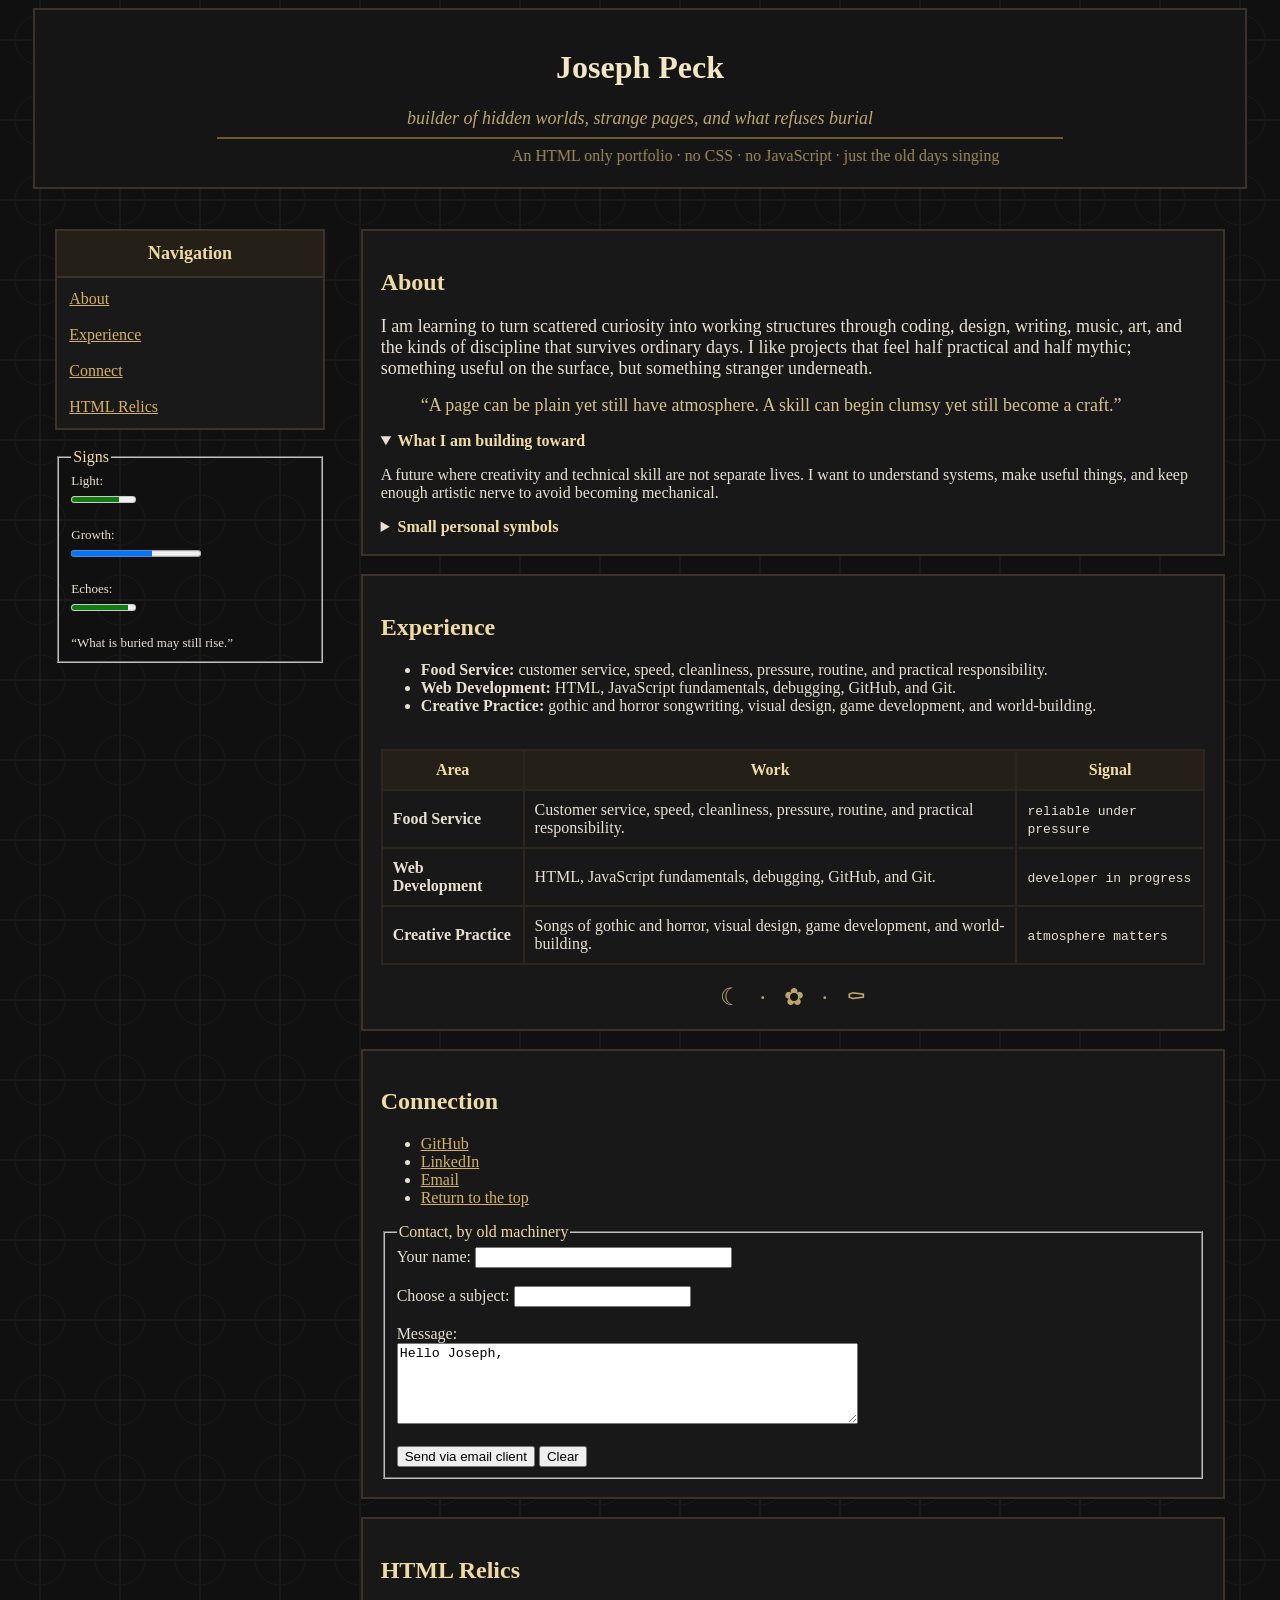
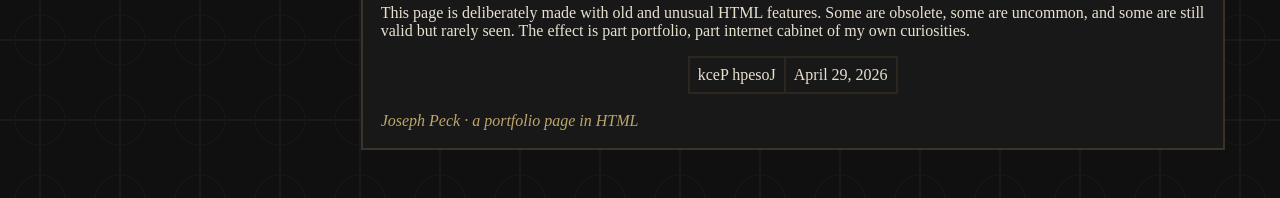
==== index.html @ da4bde6b "boilerplate and content added" ====
<!DOCTYPE html>
<html lang="en">
<head>
  <meta charset="utf-8">
  <meta name="viewport" content="width=device-width, initial-scale=1">
  <meta name="author" content="Joseph Peck">
  <meta name="description" content="Joseph Peck's HTML-only portfolio page, built with creative and unusual HTML elements.">
  <meta name="keywords" content="Joseph Peck, portfolio, HTML, web development, creativity">
  <meta name="theme-color" content="#111111">
  <title>Joseph Peck's Portfolio</title>
</head>

<!-- Background design -->
<body id="top" background="data:image/svg+xml,%3Csvg xmlns='http://www.w3.org/2000/svg' width='80' height='80' viewBox='0 0 80 80'%3E%3Crect width='80' height='80' fill='%23101010'/%3E%3Cpath d='M0 40 H80 M40 0 V80' stroke='%23222222' stroke-width='1'/%3E%3Ccircle cx='40' cy='40' r='25' fill='none' stroke='%23181818'/%3E%3C/svg%3E" text="#e8e1d0" link="#d6b15e" vlink="#8f6f37" alink="#ffffff">

  <center>
    <table width="96%" cellpadding="18" cellspacing="0" border="1" bordercolor="#3b3327" bgcolor="#151515">
      <tr>
        <td>
          <center>
            <h1>
              <font face="Georgia, Times New Roman, serif" color="#f3e6c3">
                Joseph Peck
              </font>
            </h1>

            <font face="Georgia, Times New Roman, serif" size="4" color="#bca66b">
              <i>builder of hidden worlds, strange pages, and what refuses burial</i>
            </font>

            <hr width="72%" color="#6d5735">

            <marquee behavior="alternate" scrollamount="3" width="70%">
              <font color="#9f8c5b">An HTML only portfolio · no CSS · no JavaScript · just the old days singing</font>
            </marquee>
          </center>
        </td>
      </tr>
    </table>
  </center>

  <br>

  <!-- navigation box -->
  <center>
    <table width="96%" cellpadding="14" cellspacing="8" border="0">
      <tr valign="top">
        <td width="25%">
          <nav>
            <table width="100%" cellpadding="12" cellspacing="0" border="1" bordercolor="#3b3327" bgcolor="#191919">
              <tr>
                <th bgcolor="#242018">
                  <font face="Georgia" color="#f0dca2" size="4">Navigation</font>
                </th>
              </tr>
              <tr>
                <td>
                  <font face="Georgia" size="3">
                    <a href="#About">About</a><br><br>
                    <a href="#Experience">Experience</a><br><br>
                    <a href="#Connect">Connect</a><br><br>
                    <a href="#Relics">HTML Relics</a>
                  </font>
                </td>
              </tr>
            </table>
          </nav>

          <br>
<!-- progression/mood bars -->
          <fieldset>
            <legend><font face="Georgia" color="#f0dca2">Signs</font></legend>

            <font face="Georgia" size="2">
              Light:<br>
              <meter min="0" max="100" value="74">74%</meter><br><br>

              Growth:<br>
              <progress max="100" value="63">63%</progress><br><br>

              Echoes:<br>
              <meter min="0" max="100" value="88">88%</meter><br><br>

              <q>What is buried may still rise.</q>
            </font>
          </fieldset>
        </td>
<!-- about me -->
        <td width="75%">
          <main>
            <section id="About">
              <table width="100%" cellpadding="18" cellspacing="0" border="1" bordercolor="#3b3327" bgcolor="#181818">
                <tr>
                  <td>
                    <h2>
                      <font face="Georgia" color="#f0dca2">About</font>
                    </h2>

                    <p>
                      <font face="Georgia" size="4">
                        I am learning to turn scattered curiosity into working structures through coding, design,
                        writing, music, art, and the kinds of discipline that survives ordinary days. I like projects
                        that feel half practical and half mythic; something useful on the surface, but something
                        stranger underneath.
                      </font>
                    </p>

                    <blockquote>
                      <font face="Georgia" color="#d7c18c" size="4">
                        “A page can be plain yet still have atmosphere. A skill can begin clumsy yet still become a craft.”
                      </font>
                    </blockquote>

                    <details open>
                      <summary><font face="Georgia" color="#f0dca2"><b>What I am building toward</b></font></summary>
                      <p>
                        <font face="Georgia" size="3">
                          A future where creativity and technical skill are not separate lives. I want to understand systems,
                          make useful things, and keep enough artistic nerve to avoid becoming mechanical.
                        </font>
                      </p>
                    </details>

                    <details>
                      <summary><font face="Georgia" color="#f0dca2"><b>Small personal symbols</b></font></summary>
                      <dl>
                        <dt><font color="#d6b15e"><b>The Moon</b></font></dt>
                        <dd>Quiet guidance; progress made even when the whole road is not visible.</dd>

                        <dt><font color="#d6b15e"><b>The Garden</b></font></dt>
                        <dd>Growth that cannot be rushed, only tended with patience and return.</dd>

                        <dt><font color="#d6b15e"><b>The Crypts</b></font></dt>
                        <dd>A chamber of kept fragments: lessons, failures, old passions, and pieces worth carrying forward.</dd>
                      </dl>
                    </details>
                  </td>
                </tr>
              </table>
            </section>

            <br>
<!-- Experience -->
            <section id="Experience">
              <table width="100%" cellpadding="18" cellspacing="0" border="1" bordercolor="#3b3327" bgcolor="#181818">
                <tr>
                  <td>
                    <h2>
                      <font face="Georgia" color="#f0dca2">Experience</font>
                    </h2>

                    <ul>
                      <li>
                        <font face="Georgia">
                          <b>Food Service:</b> customer service, speed, cleanliness, pressure, routine, and practical responsibility.
                        </font>
                      </li>
                      <li>
                        <font face="Georgia">
                          <b>Web Development:</b> HTML, JavaScript fundamentals, debugging, GitHub, and Git.
                        </font>
                      </li>
                      <li>
                        <font face="Georgia">
                          <b>Creative Practice:</b> gothic and horror songwriting, visual design, game development, and world-building.
                        </font>
                      </li>
                    </ul>

                    <br>

                    <table width="100%" cellpadding="10" cellspacing="0" border="1" bordercolor="#2c261e">
                      <tr bgcolor="#242018">
                        <th><font face="Georgia" color="#f0dca2">Area</font></th>
                        <th><font face="Georgia" color="#f0dca2">Work</font></th>
                        <th><font face="Georgia" color="#f0dca2">Signal</font></th>
                      </tr>
                      <tr>
                        <td><font face="Georgia"><b>Food Service</b></font></td>
                        <td><font face="Georgia">Customer service, speed, cleanliness, pressure, routine, and practical responsibility.</font></td>
                        <td><font face="Georgia"><samp>reliable under pressure</samp></font></td>
                      </tr>
                      <tr>
                        <td><font face="Georgia"><b>Web Development</b></font></td>
                        <td><font face="Georgia">HTML, JavaScript fundamentals, debugging, GitHub, and Git.</font></td>
                        <td><font face="Georgia"><samp>developer in progress</samp></font></td>
                      </tr>
                      <tr>
                        <td><font face="Georgia"><b>Creative Practice</b></font></td>
                        <td><font face="Georgia">Songs of gothic and horror, visual design, game development, and world-building.</font></td>
                        <td><font face="Georgia"><samp>atmosphere matters</samp></font></td>
                      </tr>
                    </table>

                    <br>

                    <center>
                      <font face="Georgia" color="#bca66b" size="5">
                        ☾ &nbsp; · &nbsp; ✿ &nbsp; · &nbsp; ⚰
                      </font>
                    </center>
                  </td>
                </tr>
              </table>
            </section>

            <br>
<!-- Connection -->
            <section id="Connect">
              <table width="100%" cellpadding="18" cellspacing="0" border="1" bordercolor="#3b3327" bgcolor="#181818">
                <tr>
                  <td>
                    <h2>
                      <font face="Georgia" color="#f0dca2">Connection</font>
                    </h2>

                    <ul>
                      <li><a href="https://github.com/Joeypeck1987" target="_blank">GitHub</a></li>
                      <li><a href="https://www.linkedin.com/in/joey-peck-66233b329/" target="_blank">LinkedIn</a></li>
                      <li><a href="mailto:Joeypeck1987@gmail.com">Email</a></li>
                      <li><a href="#top">Return to the top</a></li>
                    </ul>

                    <form action="mailto:Joeypeck1987@gmail.com" method="post" enctype="text/plain">
                      <fieldset>
                        <legend><font face="Georgia" color="#f0dca2">Contact, by old machinery</font></legend>

                        <label>Your name: <input name="name" size="30"></label><br><br>

                        <label>Choose a subject:
                          <input list="subjects" name="subject">
                          <datalist id="subjects">
                            <option value="Portfolio">
                            <option value="Collaboration">
                            <option value="Job Opportunity">
                            <option value="Creative Project">
                          </datalist>
                        </label><br><br>

                        <label>Message:<br>
                          <textarea name="message" rows="5" cols="55">Hello Joseph,</textarea>
                        </label><br><br>

                        <button type="submit">Send via email client</button>
                        <button type="reset">Clear</button>
                      </fieldset>
                    </form>
                  </td>
                </tr>
              </table>
            </section>

            <br>
<!-- Footer section -->
            <section id="Relics">
              <table width="100%" cellpadding="18" cellspacing="0" border="1" bordercolor="#3b3327" bgcolor="#181818">
                <tr>
                  <td>
                    <h2>
                      <font face="Georgia" color="#f0dca2">HTML Relics</font>
                    </h2>

                    <p>
                      <font face="Georgia">
                        This page is deliberately made with old and unusual HTML features. Some are obsolete, some are uncommon,
                        and some are still valid but rarely seen. The effect is part portfolio, part internet cabinet of my own curiosities.
                      </font>
                    </p>

                    <center>
                      <table cellpadding="8" cellspacing="0" border="1" bordercolor="#2c261e">
                        <tr>
                          <td><bdo dir="rtl">Joseph Peck</bdo></td>
                          <td><time datetime="2026-04-29">April 29, 2026</time></td>
                        </tr>
                      </table>
                    </center>

                    <br>

                    <address>
                      <font face="Georgia" color="#bca66b">
                        Joseph Peck · a portfolio page in HTML
                      </font>
                    </address>
                  </td>
                </tr>
              </table>
            </section>
          </main>
        </td>
      </tr>
    </table>
  </center>

  <br>

</body>
</html>
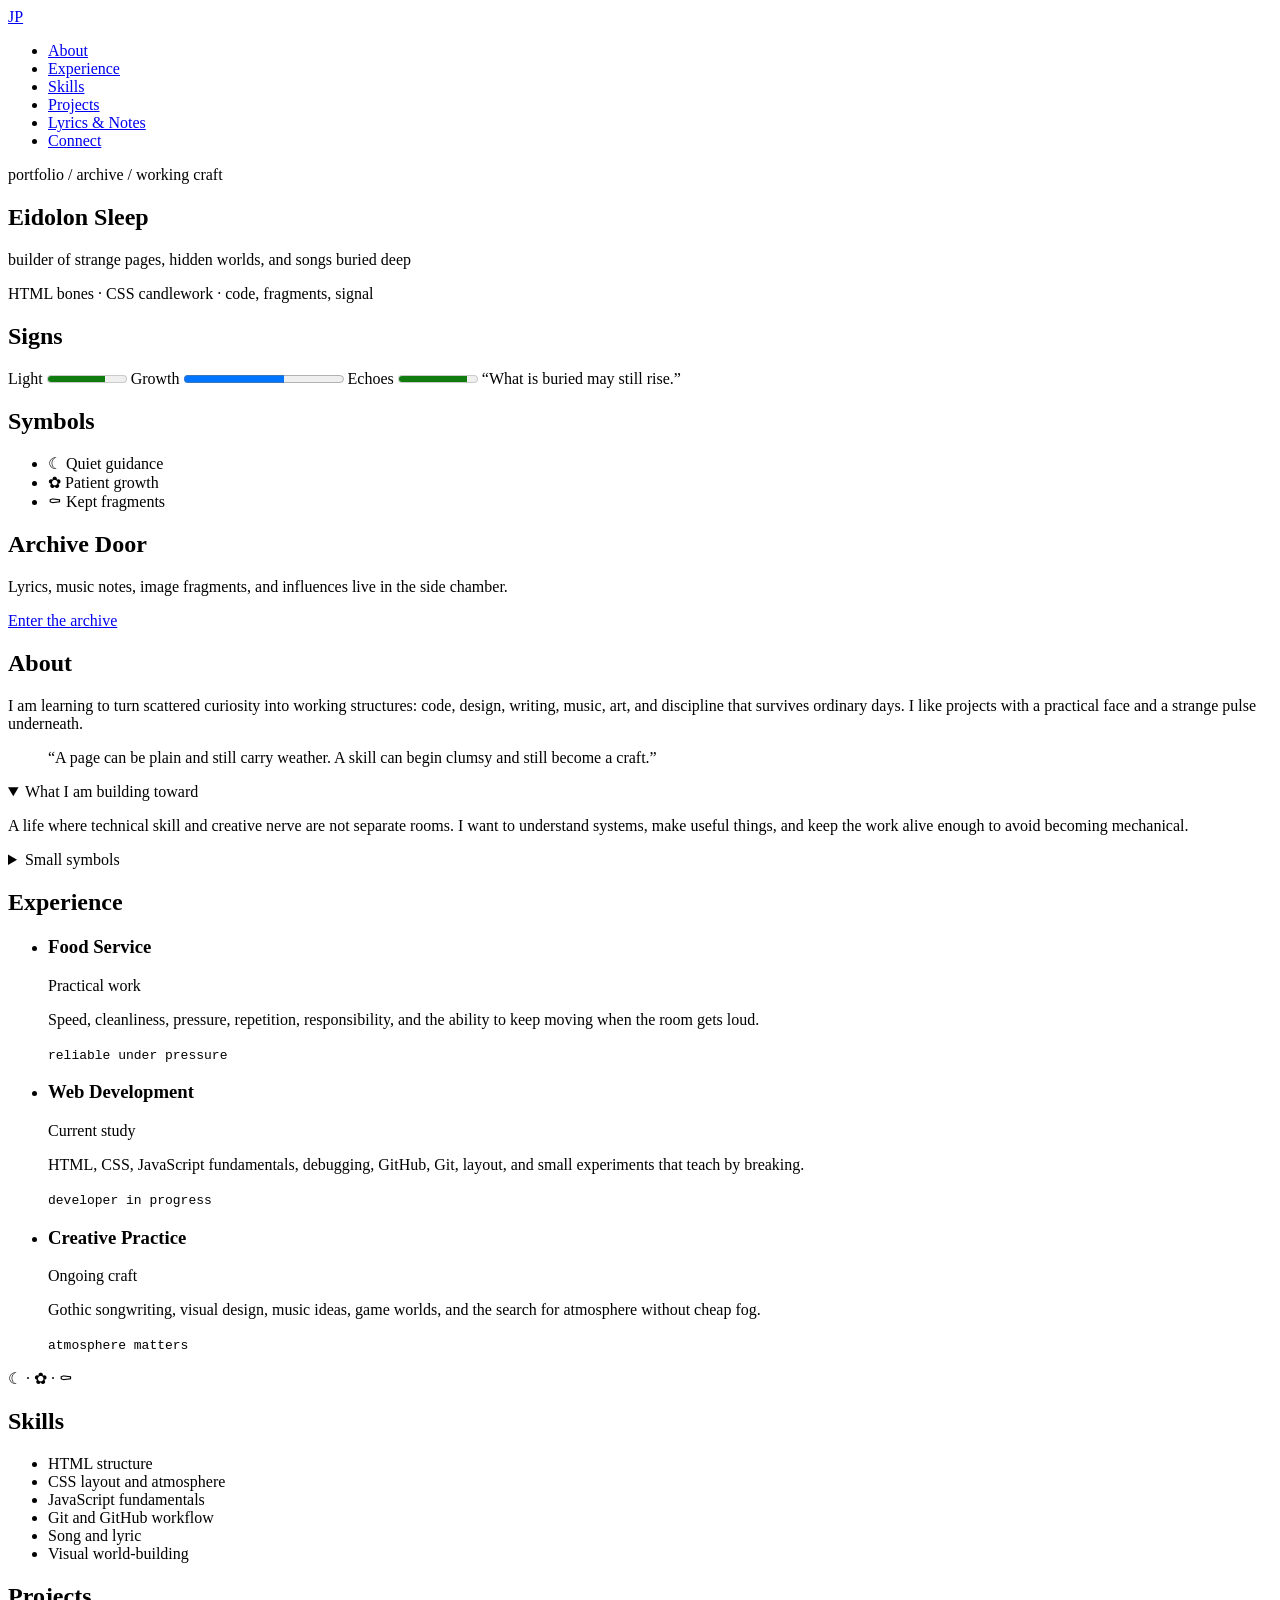
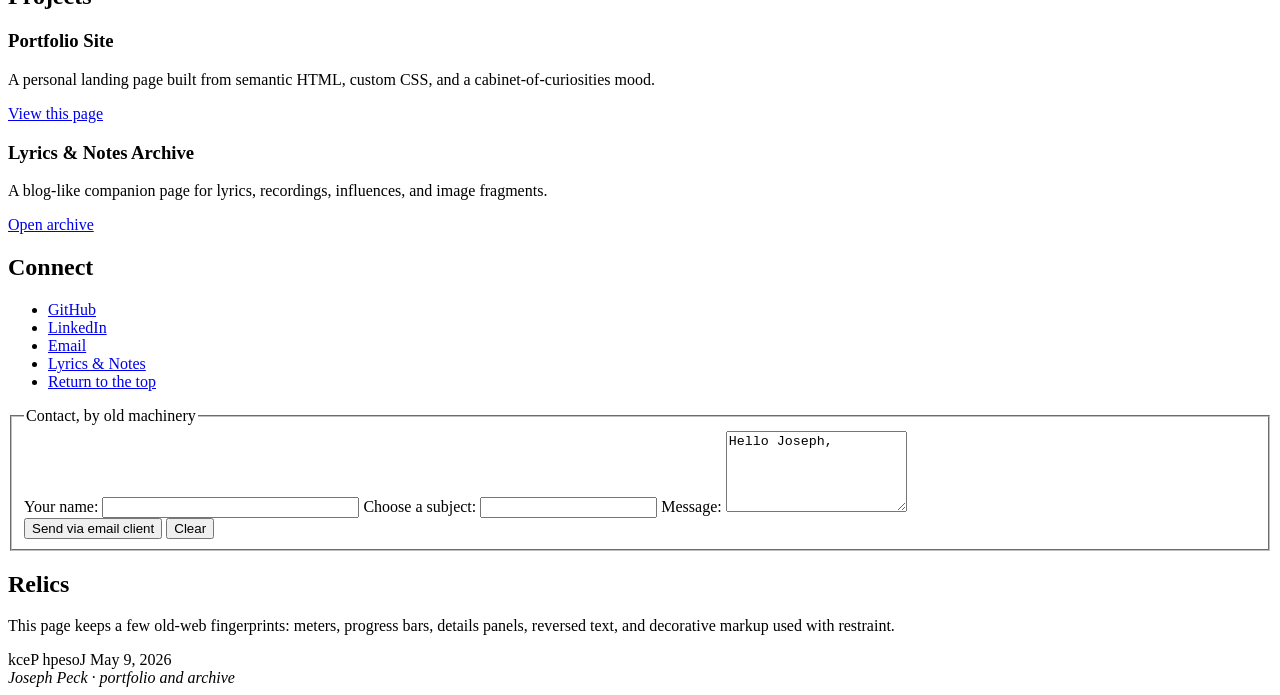
==== commit 397092c3: "Change main header" ====
--- a/index.html
+++ b/index.html
@@ -4,296 +4,231 @@
   <meta charset="utf-8">
   <meta name="viewport" content="width=device-width, initial-scale=1">
   <meta name="author" content="Joseph Peck">
-  <meta name="description" content="Joseph Peck's HTML-only portfolio page, built with creative and unusual HTML elements.">
-  <meta name="keywords" content="Joseph Peck, portfolio, HTML, web development, creativity">
+  <meta name="description" content="Joseph Peck's portfolio page: web development, music, lyrics, and creative practice.">
+  <meta name="keywords" content="Joseph Peck, portfolio, HTML, CSS, web development, music, lyrics, creativity">
   <meta name="theme-color" content="#111111">
   <title>Joseph Peck's Portfolio</title>
+  <link rel="preconnect" href="https://fonts.googleapis.com">
+  <link rel="preconnect" href="https://fonts.gstatic.com" crossorigin>
+  <link href="https://fonts.googleapis.com/css2?family=Cinzel:wght@500;600;700&family=IM+Fell+English:ital@0;1&family=Inter:wght@400;500;600;700&display=swap" rel="stylesheet">
+  <link rel="stylesheet" href="css/index.css">
 </head>
 
-<!-- Background design -->
-<body id="top" background="data:image/svg+xml,%3Csvg xmlns='http://www.w3.org/2000/svg' width='80' height='80' viewBox='0 0 80 80'%3E%3Crect width='80' height='80' fill='%23101010'/%3E%3Cpath d='M0 40 H80 M40 0 V80' stroke='%23222222' stroke-width='1'/%3E%3Ccircle cx='40' cy='40' r='25' fill='none' stroke='%23181818'/%3E%3C/svg%3E" text="#e8e1d0" link="#d6b15e" vlink="#8f6f37" alink="#ffffff">
-
-  <center>
-    <table width="96%" cellpadding="18" cellspacing="0" border="1" bordercolor="#3b3327" bgcolor="#151515">
-      <tr>
-        <td>
-          <center>
-            <h1>
-              <font face="Georgia, Times New Roman, serif" color="#f3e6c3">
-                Joseph Peck
-              </font>
-            </h1>
-
-            <font face="Georgia, Times New Roman, serif" size="4" color="#bca66b">
-              <i>builder of hidden worlds, strange pages, and what refuses burial</i>
-            </font>
-
-            <hr width="72%" color="#6d5735">
-
-            <marquee behavior="alternate" scrollamount="3" width="70%">
-              <font color="#9f8c5b">An HTML only portfolio · no CSS · no JavaScript · just the old days singing</font>
-            </marquee>
-          </center>
-        </td>
-      </tr>
-    </table>
-  </center>
-
-  <br>
-
-  <!-- navigation box -->
-  <center>
-    <table width="96%" cellpadding="14" cellspacing="8" border="0">
-      <tr valign="top">
-        <td width="25%">
-          <nav>
-            <table width="100%" cellpadding="12" cellspacing="0" border="1" bordercolor="#3b3327" bgcolor="#191919">
-              <tr>
-                <th bgcolor="#242018">
-                  <font face="Georgia" color="#f0dca2" size="4">Navigation</font>
-                </th>
-              </tr>
-              <tr>
-                <td>
-                  <font face="Georgia" size="3">
-                    <a href="#About">About</a><br><br>
-                    <a href="#Experience">Experience</a><br><br>
-                    <a href="#Connect">Connect</a><br><br>
-                    <a href="#Relics">HTML Relics</a>
-                  </font>
-                </td>
-              </tr>
-            </table>
-          </nav>
-
-          <br>
-<!-- progression/mood bars -->
-          <fieldset>
-            <legend><font face="Georgia" color="#f0dca2">Signs</font></legend>
-
-            <font face="Georgia" size="2">
-              Light:<br>
-              <meter min="0" max="100" value="74">74%</meter><br><br>
-
-              Growth:<br>
-              <progress max="100" value="63">63%</progress><br><br>
-
-              Echoes:<br>
-              <meter min="0" max="100" value="88">88%</meter><br><br>
-
-              <q>What is buried may still rise.</q>
-            </font>
-          </fieldset>
-        </td>
-<!-- about me -->
-        <td width="75%">
-          <main>
-            <section id="About">
-              <table width="100%" cellpadding="18" cellspacing="0" border="1" bordercolor="#3b3327" bgcolor="#181818">
-                <tr>
-                  <td>
-                    <h2>
-                      <font face="Georgia" color="#f0dca2">About</font>
-                    </h2>
-
-                    <p>
-                      <font face="Georgia" size="4">
-                        I am learning to turn scattered curiosity into working structures through coding, design,
-                        writing, music, art, and the kinds of discipline that survives ordinary days. I like projects
-                        that feel half practical and half mythic; something useful on the surface, but something
-                        stranger underneath.
-                      </font>
-                    </p>
-
-                    <blockquote>
-                      <font face="Georgia" color="#d7c18c" size="4">
-                        “A page can be plain yet still have atmosphere. A skill can begin clumsy yet still become a craft.”
-                      </font>
-                    </blockquote>
-
-                    <details open>
-                      <summary><font face="Georgia" color="#f0dca2"><b>What I am building toward</b></font></summary>
-                      <p>
-                        <font face="Georgia" size="3">
-                          A future where creativity and technical skill are not separate lives. I want to understand systems,
-                          make useful things, and keep enough artistic nerve to avoid becoming mechanical.
-                        </font>
-                      </p>
-                    </details>
-
-                    <details>
-                      <summary><font face="Georgia" color="#f0dca2"><b>Small personal symbols</b></font></summary>
-                      <dl>
-                        <dt><font color="#d6b15e"><b>The Moon</b></font></dt>
-                        <dd>Quiet guidance; progress made even when the whole road is not visible.</dd>
-
-                        <dt><font color="#d6b15e"><b>The Garden</b></font></dt>
-                        <dd>Growth that cannot be rushed, only tended with patience and return.</dd>
-
-                        <dt><font color="#d6b15e"><b>The Crypts</b></font></dt>
-                        <dd>A chamber of kept fragments: lessons, failures, old passions, and pieces worth carrying forward.</dd>
-                      </dl>
-                    </details>
-                  </td>
-                </tr>
-              </table>
-            </section>
-
-            <br>
-<!-- Experience -->
-            <section id="Experience">
-              <table width="100%" cellpadding="18" cellspacing="0" border="1" bordercolor="#3b3327" bgcolor="#181818">
-                <tr>
-                  <td>
-                    <h2>
-                      <font face="Georgia" color="#f0dca2">Experience</font>
-                    </h2>
-
-                    <ul>
-                      <li>
-                        <font face="Georgia">
-                          <b>Food Service:</b> customer service, speed, cleanliness, pressure, routine, and practical responsibility.
-                        </font>
-                      </li>
-                      <li>
-                        <font face="Georgia">
-                          <b>Web Development:</b> HTML, JavaScript fundamentals, debugging, GitHub, and Git.
-                        </font>
-                      </li>
-                      <li>
-                        <font face="Georgia">
-                          <b>Creative Practice:</b> gothic and horror songwriting, visual design, game development, and world-building.
-                        </font>
-                      </li>
-                    </ul>
-
-                    <br>
-
-                    <table width="100%" cellpadding="10" cellspacing="0" border="1" bordercolor="#2c261e">
-                      <tr bgcolor="#242018">
-                        <th><font face="Georgia" color="#f0dca2">Area</font></th>
-                        <th><font face="Georgia" color="#f0dca2">Work</font></th>
-                        <th><font face="Georgia" color="#f0dca2">Signal</font></th>
-                      </tr>
-                      <tr>
-                        <td><font face="Georgia"><b>Food Service</b></font></td>
-                        <td><font face="Georgia">Customer service, speed, cleanliness, pressure, routine, and practical responsibility.</font></td>
-                        <td><font face="Georgia"><samp>reliable under pressure</samp></font></td>
-                      </tr>
-                      <tr>
-                        <td><font face="Georgia"><b>Web Development</b></font></td>
-                        <td><font face="Georgia">HTML, JavaScript fundamentals, debugging, GitHub, and Git.</font></td>
-                        <td><font face="Georgia"><samp>developer in progress</samp></font></td>
-                      </tr>
-                      <tr>
-                        <td><font face="Georgia"><b>Creative Practice</b></font></td>
-                        <td><font face="Georgia">Songs of gothic and horror, visual design, game development, and world-building.</font></td>
-                        <td><font face="Georgia"><samp>atmosphere matters</samp></font></td>
-                      </tr>
-                    </table>
-
-                    <br>
-
-                    <center>
-                      <font face="Georgia" color="#bca66b" size="5">
-                        ☾ &nbsp; · &nbsp; ✿ &nbsp; · &nbsp; ⚰
-                      </font>
-                    </center>
-                  </td>
-                </tr>
-              </table>
-            </section>
-
-            <br>
-<!-- Connection -->
-            <section id="Connect">
-              <table width="100%" cellpadding="18" cellspacing="0" border="1" bordercolor="#3b3327" bgcolor="#181818">
-                <tr>
-                  <td>
-                    <h2>
-                      <font face="Georgia" color="#f0dca2">Connection</font>
-                    </h2>
-
-                    <ul>
-                      <li><a href="https://github.com/Joeypeck1987" target="_blank">GitHub</a></li>
-                      <li><a href="https://www.linkedin.com/in/joey-peck-66233b329/" target="_blank">LinkedIn</a></li>
-                      <li><a href="mailto:Joeypeck1987@gmail.com">Email</a></li>
-                      <li><a href="#top">Return to the top</a></li>
-                    </ul>
-
-                    <form action="mailto:Joeypeck1987@gmail.com" method="post" enctype="text/plain">
-                      <fieldset>
-                        <legend><font face="Georgia" color="#f0dca2">Contact, by old machinery</font></legend>
-
-                        <label>Your name: <input name="name" size="30"></label><br><br>
-
-                        <label>Choose a subject:
-                          <input list="subjects" name="subject">
-                          <datalist id="subjects">
-                            <option value="Portfolio">
-                            <option value="Collaboration">
-                            <option value="Job Opportunity">
-                            <option value="Creative Project">
-                          </datalist>
-                        </label><br><br>
-
-                        <label>Message:<br>
-                          <textarea name="message" rows="5" cols="55">Hello Joseph,</textarea>
-                        </label><br><br>
-
-                        <button type="submit">Send via email client</button>
-                        <button type="reset">Clear</button>
-                      </fieldset>
-                    </form>
-                  </td>
-                </tr>
-              </table>
-            </section>
-
-            <br>
-<!-- Footer section -->
-            <section id="Relics">
-              <table width="100%" cellpadding="18" cellspacing="0" border="1" bordercolor="#3b3327" bgcolor="#181818">
-                <tr>
-                  <td>
-                    <h2>
-                      <font face="Georgia" color="#f0dca2">HTML Relics</font>
-                    </h2>
-
-                    <p>
-                      <font face="Georgia">
-                        This page is deliberately made with old and unusual HTML features. Some are obsolete, some are uncommon,
-                        and some are still valid but rarely seen. The effect is part portfolio, part internet cabinet of my own curiosities.
-                      </font>
-                    </p>
-
-                    <center>
-                      <table cellpadding="8" cellspacing="0" border="1" bordercolor="#2c261e">
-                        <tr>
-                          <td><bdo dir="rtl">Joseph Peck</bdo></td>
-                          <td><time datetime="2026-04-29">April 29, 2026</time></td>
-                        </tr>
-                      </table>
-                    </center>
-
-                    <br>
-
-                    <address>
-                      <font face="Georgia" color="#bca66b">
-                        Joseph Peck · a portfolio page in HTML
-                      </font>
-                    </address>
-                  </td>
-                </tr>
-              </table>
-            </section>
-          </main>
-        </td>
-      </tr>
-    </table>
-  </center>
-
-  <br>
-
+<body id="top">
+  <header class="site-header">
+    <nav class="nav-wrap" aria-label="Main navigation">
+      <a class="nav-mark" href="#top">JP</a>
+      <ul class="nav-links">
+        <li><a href="#About">About</a></li>
+        <li><a href="#Experience">Experience</a></li>
+        <li><a href="#Skills">Skills</a></li>
+        <li><a href="#Projects">Projects</a></li>
+        <li><a href="blog.html">Lyrics &amp; Notes</a></li>
+        <li><a href="#Connect">Connect</a></li>
+      </ul>
+    </nav>
+  </header>
+
+  <main class="page-shell">
+    <section class="hero" aria-labelledby="page-title">
+      <div class="hero-frame">
+        <p class="eyebrow">portfolio / archive / working craft</p>
+        <h1 id="page-title">Eidolon Sleep</h1>
+        <p class="tagline">builder of strange pages, hidden worlds, and songs buried deep</p>
+        <div class="relic-ticker" aria-label="Decorative portfolio statement">
+          <span>HTML bones · CSS candlework · code, fragments, signal</span>
+        </div>
+      </div>
+    </section>
+
+    <div class="content-grid">
+      <aside class="side-panel" aria-label="Personal signs">
+        <section class="card sign-card">
+          <h2>Signs</h2>
+
+          <label for="light">Light</label>
+          <meter id="light" min="0" max="100" value="74">74%</meter>
+
+          <label for="growth">Growth</label>
+          <progress id="growth" max="100" value="63">63%</progress>
+
+          <label for="echoes">Echoes</label>
+          <meter id="echoes" min="0" max="100" value="88">88%</meter>
+
+          <q>What is buried may still rise.</q>
+        </section>
+
+        <section class="card symbol-card">
+          <h2>Symbols</h2>
+          <ul>
+            <li>☾ Quiet guidance</li>
+            <li>✿ Patient growth</li>
+            <li>⚰ Kept fragments</li>
+          </ul>
+        </section>
+
+        <section class="card symbol-card">
+          <h2>Archive Door</h2>
+          <p>Lyrics, music notes, image fragments, and influences live in the side chamber.</p>
+          <a class="panel-link" href="blog.html">Enter the archive</a>
+        </section>
+      </aside>
+
+      <div class="main-column">
+        <section id="About" class="card section-card">
+          <h2>About</h2>
+          <p>
+            I am learning to turn scattered curiosity into working structures: code, design,
+            writing, music, art, and discipline that survives ordinary days. I like projects with
+            a practical face and a strange pulse underneath.
+          </p>
+
+          <blockquote>
+            “A page can be plain and still carry weather. A skill can begin clumsy and still become a craft.”
+          </blockquote>
+
+          <details open>
+            <summary>What I am building toward</summary>
+            <p>
+              A life where technical skill and creative nerve are not separate rooms. I want to understand systems,
+              make useful things, and keep the work alive enough to avoid becoming mechanical.
+            </p>
+          </details>
+
+          <details>
+            <summary>Small symbols</summary>
+            <dl>
+              <dt>The Moon</dt>
+              <dd>Progress made while the whole road stays partly hidden.</dd>
+
+              <dt>The Garden</dt>
+              <dd>Growth that cannot be forced, only tended and revisited.</dd>
+
+              <dt>The Crypts</dt>
+              <dd>A chamber for fragments worth carrying: lessons, failures, old passions, and unfinished sparks.</dd>
+            </dl>
+          </details>
+        </section>
+
+        <section id="Experience" class="card section-card">
+          <h2>Experience</h2>
+
+          <ul class="experience-list">
+            <li>
+              <div class="experience-heading">
+                <h3>Food Service</h3>
+                <span>Practical work</span>
+              </div>
+              <p>Speed, cleanliness, pressure, repetition, responsibility, and the ability to keep moving when the room gets loud.</p>
+              <samp>reliable under pressure</samp>
+            </li>
+
+            <li>
+              <div class="experience-heading">
+                <h3>Web Development</h3>
+                <span>Current study</span>
+              </div>
+              <p>HTML, CSS, JavaScript fundamentals, debugging, GitHub, Git, layout, and small experiments that teach by breaking.</p>
+              <samp>developer in progress</samp>
+            </li>
+
+            <li>
+              <div class="experience-heading">
+                <h3>Creative Practice</h3>
+                <span>Ongoing craft</span>
+              </div>
+              <p>Gothic songwriting, visual design, music ideas, game worlds, and the search for atmosphere without cheap fog.</p>
+              <samp>atmosphere matters</samp>
+            </li>
+          </ul>
+
+          <p class="glyph-row" aria-hidden="true">☾ · ✿ · ⚰</p>
+        </section>
+
+        <section id="Skills" class="card section-card">
+          <h2>Skills</h2>
+          <ul class="skill-list">
+            <li>HTML structure</li>
+            <li>CSS layout and atmosphere</li>
+            <li>JavaScript fundamentals</li>
+            <li>Git and GitHub workflow</li>
+            <li>Song and lyric</li>
+            <li>Visual world-building</li>
+          </ul>
+        </section>
+
+        <section id="Projects" class="card section-card">
+          <h2>Projects</h2>
+          <div class="project-grid">
+            <article class="project-card">
+              <h3>Portfolio Site</h3>
+              <p>A personal landing page built from semantic HTML, custom CSS, and a cabinet-of-curiosities mood.</p>
+              <a href="#top">View this page</a>
+            </article>
+
+            <article class="project-card">
+              <h3>Lyrics &amp; Notes Archive</h3>
+              <p>A blog-like companion page for lyrics, recordings, influences, and image fragments.</p>
+              <a href="blog.html">Open archive</a>
+            </article>
+          </div>
+        </section>
+
+        <section id="Connect" class="card section-card">
+          <h2>Connect</h2>
+
+          <ul class="connect-list">
+            <li><a href="https://github.com/Joeypeck1987" target="_blank" rel="noopener noreferrer">GitHub</a></li>
+            <li><a href="https://www.linkedin.com/in/joey-peck-66233b329/" target="_blank" rel="noopener noreferrer">LinkedIn</a></li>
+            <li><a href="mailto:Joeypeck1987@gmail.com">Email</a></li>
+            <li><a href="blog.html">Lyrics &amp; Notes</a></li>
+            <li><a href="#top">Return to the top</a></li>
+          </ul>
+
+          <form action="mailto:Joeypeck1987@gmail.com" method="post" enctype="text/plain" class="contact-form">
+            <fieldset>
+              <legend>Contact, by old machinery</legend>
+
+              <label for="name">Your name:</label>
+              <input id="name" name="name" size="30">
+
+              <label for="subject">Choose a subject:</label>
+              <input id="subject" list="subjects" name="subject">
+              <datalist id="subjects">
+                <option value="Portfolio"></option>
+                <option value="Collaboration"></option>
+                <option value="Job Opportunity"></option>
+                <option value="Creative Project"></option>
+                <option value="Music"></option>
+              </datalist>
+
+              <label for="message">Message:</label>
+              <textarea id="message" name="message" rows="5">Hello Joseph,</textarea>
+
+              <div class="button-row">
+                <button type="submit">Send via email client</button>
+                <button type="reset">Clear</button>
+              </div>
+            </fieldset>
+          </form>
+        </section>
+
+        <section id="Relics" class="card section-card relics-card">
+          <h2>Relics</h2>
+          <p>
+            This page keeps a few old-web fingerprints: meters, progress bars, details panels,
+            reversed text, and decorative markup used with restraint.
+          </p>
+
+          <div class="relic-table" aria-label="Portfolio relic information">
+            <span><bdo dir="rtl">Joseph Peck</bdo></span>
+            <time datetime="2026-05-09">May 9, 2026</time>
+          </div>
+
+          <address>Joseph Peck · portfolio and archive</address>
+        </section>
+      </div>
+    </div>
+  </main>
 </body>
 </html>
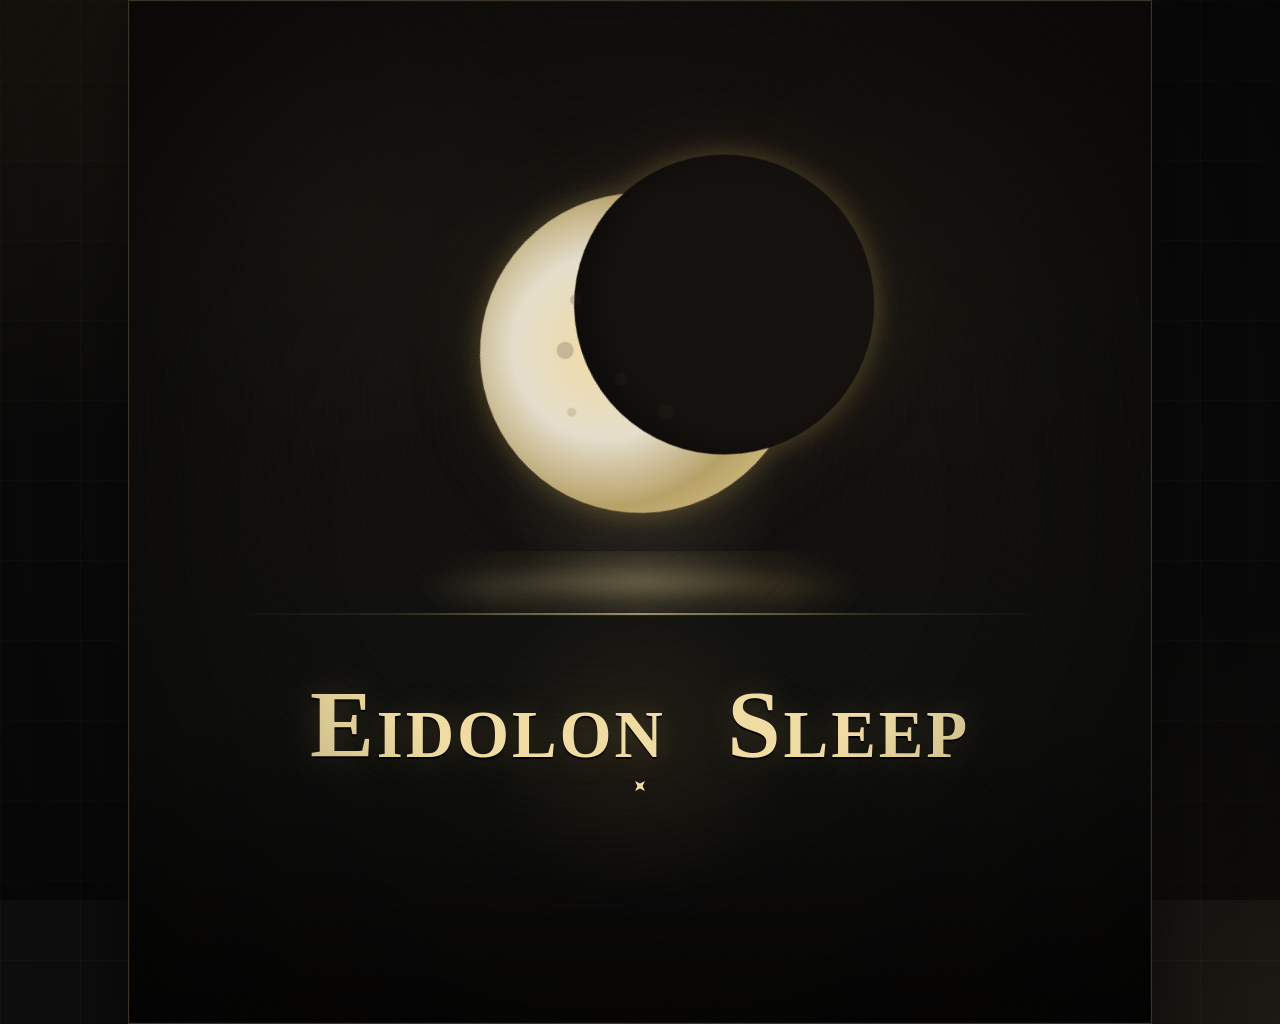
==== commit 8d0da4a0: "update poster coloration to match site" ====
--- a/index.html
+++ b/index.html
@@ -1,234 +1,266 @@
 <!DOCTYPE html>
 <html lang="en">
 <head>
-  <meta charset="utf-8">
-  <meta name="viewport" content="width=device-width, initial-scale=1">
-  <meta name="author" content="Joseph Peck">
-  <meta name="description" content="Joseph Peck's portfolio page: web development, music, lyrics, and creative practice.">
-  <meta name="keywords" content="Joseph Peck, portfolio, HTML, CSS, web development, music, lyrics, creativity">
-  <meta name="theme-color" content="#111111">
-  <title>Joseph Peck's Portfolio</title>
-  <link rel="preconnect" href="https://fonts.googleapis.com">
-  <link rel="preconnect" href="https://fonts.gstatic.com" crossorigin>
-  <link href="https://fonts.googleapis.com/css2?family=Cinzel:wght@500;600;700&family=IM+Fell+English:ital@0;1&family=Inter:wght@400;500;600;700&display=swap" rel="stylesheet">
-  <link rel="stylesheet" href="css/index.css">
+  <meta charset="UTF-8" />
+  <meta name="viewport" content="width=device-width, initial-scale=1.0" />
+  <title>Eidolon Sleep - HTML/CSS Recreation</title>
+  <style>
+  :root {
+    --bg: #0d0d0d;
+    --bg-deep: #080706;
+    --panel: rgba(24, 24, 24, 0.92);
+    --panel-soft: rgba(34, 31, 25, 0.86);
+    --border: #3b3327;
+    --border-bright: #6d5735;
+    --text: #e8e1d0;
+    --muted: #bca66b;
+    --gold: #f0dca2;
+    --link: #d6b15e;
+    --link-hover: #ffffff;
+    --shadow: rgba(0, 0, 0, 0.5);
+  }
+
+  * {
+    box-sizing: border-box;
+  }
+
+  body {
+    margin: 0;
+    min-height: 100vh;
+    display: grid;
+    place-items: center;
+    color: var(--text);
+    background-color: var(--bg);
+    background-image:
+      radial-gradient(circle at top left, rgba(214, 177, 94, 0.12), transparent 28rem),
+      radial-gradient(circle at bottom right, rgba(109, 87, 53, 0.16), transparent 26rem),
+      linear-gradient(rgba(255, 255, 255, 0.025) 1px, transparent 1px),
+      linear-gradient(90deg, rgba(255, 255, 255, 0.025) 1px, transparent 1px);
+    background-size: auto, auto, 80px 80px, 80px 80px;
+    font-family: Georgia, "Times New Roman", serif;
+  }
+
+  body::before {
+    content: "";
+    position: fixed;
+    inset: 0;
+    pointer-events: none;
+    background: radial-gradient(circle, transparent 45%, rgba(0, 0, 0, 0.48));
+  }
+
+  /* entry link */
+  .entry-link {
+    display: block;
+    color: inherit;
+    text-decoration: none;
+    cursor: pointer;
+  }
+
+  .poster {
+    position: relative;
+    width: min(100vw, 1024px);
+    aspect-ratio: 1 / 1;
+    overflow: hidden;
+    border: 1px solid var(--border);
+    background:
+      radial-gradient(circle at 50% 47%, rgba(240, 220, 162, 0.12), transparent 19%),
+      radial-gradient(circle at 50% 72%, rgba(214, 177, 94, 0.08), transparent 18%),
+      linear-gradient(#15120f, #10100e 70%, var(--bg-deep));
+    box-shadow:
+      0 1.5rem 4rem var(--shadow),
+      inset 0 0 0 1px rgba(240, 220, 162, 0.05);
+  }
+
+  .entry-link:hover .poster,
+  .entry-link:focus-visible .poster {
+    filter: brightness(1.08);
+    transform: scale(1.01);
+  }
+
+  .poster::before {
+    content: "";
+    position: absolute;
+    inset: 0;
+    background:
+      radial-gradient(circle at 20% 22%, rgba(240, 220, 162, 0.055), transparent 20%),
+      radial-gradient(circle at 78% 25%, rgba(214, 177, 94, 0.04), transparent 20%),
+      repeating-radial-gradient(circle at 45% 40%, rgba(240, 220, 162, 0.028) 0 1px, transparent 1px 9px);
+    opacity: 0.42;
+    mix-blend-mode: screen;
+  }
+
+  .poster::after {
+    content: "";
+    position: absolute;
+    inset: 0;
+    pointer-events: none;
+    background: radial-gradient(circle, transparent 42%, rgba(0, 0, 0, 0.52));
+  }
+
+  .scene {
+    position: absolute;
+    inset: 0;
+    top: 120px;
+  }
+
+  /* Crescent moon */
+  .moon {
+    position: absolute;
+    left: 50%;
+    top: 72px;
+    width: 320px;
+    height: 320px;
+    transform: translateX(-50%) rotate(-18deg);
+    border-radius: 50%;
+    background:
+      radial-gradient(
+        circle at 40% 45%,
+        rgba(240, 220, 162, 1),
+        rgba(232, 225, 208, 0.98) 35%,
+        rgba(188, 166, 107, 0.96) 61%,
+        rgba(240, 220, 162, 1) 100%
+      );
+    filter:
+      drop-shadow(0 0 14px rgba(214, 177, 94, 0.32))
+      drop-shadow(0 0 34px rgba(109, 87, 53, 0.18));
+  }
+
+  .moon::before {
+    content: "";
+    position: absolute;
+    left: 105px;
+    top: -10px;
+    width: 300px;
+    height: 300px;
+    border-radius: 50%;
+    background: #15120f;
+    box-shadow: inset 20px 0 30px rgba(0, 0, 0, 0.32);
+  }
+
+  .moon::after {
+    content: "";
+    position: absolute;
+    inset: 0;
+    border-radius: 50%;
+    background:
+      radial-gradient(circle at 36% 28%, rgba(59, 51, 39, 0.28) 0 5px, transparent 6px),
+      radial-gradient(circle at 28% 42%, rgba(59, 51, 39, 0.26) 0 8px, transparent 9px),
+      radial-gradient(circle at 42% 56%, rgba(59, 51, 39, 0.24) 0 6px, transparent 7px),
+      radial-gradient(circle at 24% 61%, rgba(109, 87, 53, 0.22) 0 4px, transparent 5px),
+      radial-gradient(circle at 52% 70%, rgba(59, 51, 39, 0.22) 0 7px, transparent 8px);
+    opacity: 0.82;
+    clip-path: circle(50% at 50% 50%);
+  }
+
+  /* Ground mist */
+  .mist {
+    position: absolute;
+    left: 50%;
+    top: 430px;
+    width: 460px;
+    height: 65px;
+    transform: translateX(-50%);
+    opacity: 0.68;
+    background:
+      radial-gradient(ellipse at 18% 55%, rgba(240, 220, 162, 0.18), transparent 46%),
+      radial-gradient(ellipse at 50% 45%, rgba(240, 220, 162, 0.34), transparent 44%),
+      radial-gradient(ellipse at 82% 55%, rgba(214, 177, 94, 0.18), transparent 46%),
+      linear-gradient(
+        90deg,
+        transparent 0%,
+        rgba(214, 177, 94, 0.08) 18%,
+        rgba(240, 220, 162, 0.18) 50%,
+        rgba(214, 177, 94, 0.08) 82%,
+        transparent 100%
+      );
+    filter: blur(4px);
+    -webkit-mask-image: linear-gradient(90deg, transparent 0%, black 18%, black 82%, transparent 100%);
+    mask-image: linear-gradient(90deg, transparent 0%, black 18%, black 82%, transparent 100%);
+  }
+
+  .ground-line {
+    position: absolute;
+    left: 50%;
+    top: 492px;
+    width: 820px;
+    height: 2px;
+    transform: translateX(-50%);
+    background: linear-gradient(
+      90deg,
+      transparent 0%,
+      rgba(214, 177, 94, 0.16) 20%,
+      rgba(240, 220, 162, 0.72) 50%,
+      rgba(214, 177, 94, 0.16) 80%,
+      transparent 100%
+    );
+    opacity: 0.82;
+  }
+
+  /* Wordmark */
+  .title {
+    position: absolute;
+    left: 0;
+    right: 0;
+    top: 612px;
+    text-align: center;
+    color: var(--gold);
+    font-size: clamp(3.7rem, 8vw, 6rem);
+    line-height: 1;
+    letter-spacing: 0.03em;
+    font-variant: small-caps;
+    text-shadow:
+      0 2px 1px rgba(0, 0, 0, 0.85),
+      0 0 2rem rgba(214, 177, 94, 0.22);
+  }
+
+  .title span {
+    display: inline-block;
+    margin: 0 0.18em;
+  }
+
+  .star {
+    position: absolute;
+    left: 50%;
+    top: 778px;
+    width: 14px;
+    height: 14px;
+    transform: translateX(-50%) rotate(45deg);
+    background: var(--gold);
+    clip-path: polygon(50% 0, 63% 37%, 100% 50%, 63% 63%, 50% 100%, 37% 63%, 0 50%, 37% 37%);
+    filter: drop-shadow(0 0 6px rgba(214, 177, 94, 0.68));
+  }
+
+  @media (max-width: 700px) {
+    .scene {
+      transform: scale(0.78);
+      transform-origin: 50% 0;
+    }
+
+    .title {
+      top: 58%;
+    }
+
+    .star {
+      top: 70%;
+    }
+  }
+</style>
 </head>
-
-<body id="top">
-  <header class="site-header">
-    <nav class="nav-wrap" aria-label="Main navigation">
-      <a class="nav-mark" href="#top">JP</a>
-      <ul class="nav-links">
-        <li><a href="#About">About</a></li>
-        <li><a href="#Experience">Experience</a></li>
-        <li><a href="#Skills">Skills</a></li>
-        <li><a href="#Projects">Projects</a></li>
-        <li><a href="blog.html">Lyrics &amp; Notes</a></li>
-        <li><a href="#Connect">Connect</a></li>
-      </ul>
-    </nav>
-  </header>
-
-  <main class="page-shell">
-    <section class="hero" aria-labelledby="page-title">
-      <div class="hero-frame">
-        <p class="eyebrow">portfolio / archive / working craft</p>
-        <h1 id="page-title">Eidolon Sleep</h1>
-        <p class="tagline">builder of strange pages, hidden worlds, and songs buried deep</p>
-        <div class="relic-ticker" aria-label="Decorative portfolio statement">
-          <span>HTML bones · CSS candlework · code, fragments, signal</span>
-        </div>
-      </div>
+<body>
+<a class="entry-link" href="home.html" aria-label="Enter portfolio">
+  <main class="poster" aria-label="Eidolon Sleep black and white crescent moon">
+    <section class="scene">
+      <div class="moon"></div>
+
+
+      <div class="mist"></div>
+      <div class="ground-line"></div>
     </section>
 
-    <div class="content-grid">
-      <aside class="side-panel" aria-label="Personal signs">
-        <section class="card sign-card">
-          <h2>Signs</h2>
-
-          <label for="light">Light</label>
-          <meter id="light" min="0" max="100" value="74">74%</meter>
-
-          <label for="growth">Growth</label>
-          <progress id="growth" max="100" value="63">63%</progress>
-
-          <label for="echoes">Echoes</label>
-          <meter id="echoes" min="0" max="100" value="88">88%</meter>
-
-          <q>What is buried may still rise.</q>
-        </section>
-
-        <section class="card symbol-card">
-          <h2>Symbols</h2>
-          <ul>
-            <li>☾ Quiet guidance</li>
-            <li>✿ Patient growth</li>
-            <li>⚰ Kept fragments</li>
-          </ul>
-        </section>
-
-        <section class="card symbol-card">
-          <h2>Archive Door</h2>
-          <p>Lyrics, music notes, image fragments, and influences live in the side chamber.</p>
-          <a class="panel-link" href="blog.html">Enter the archive</a>
-        </section>
-      </aside>
-
-      <div class="main-column">
-        <section id="About" class="card section-card">
-          <h2>About</h2>
-          <p>
-            I am learning to turn scattered curiosity into working structures: code, design,
-            writing, music, art, and discipline that survives ordinary days. I like projects with
-            a practical face and a strange pulse underneath.
-          </p>
-
-          <blockquote>
-            “A page can be plain and still carry weather. A skill can begin clumsy and still become a craft.”
-          </blockquote>
-
-          <details open>
-            <summary>What I am building toward</summary>
-            <p>
-              A life where technical skill and creative nerve are not separate rooms. I want to understand systems,
-              make useful things, and keep the work alive enough to avoid becoming mechanical.
-            </p>
-          </details>
-
-          <details>
-            <summary>Small symbols</summary>
-            <dl>
-              <dt>The Moon</dt>
-              <dd>Progress made while the whole road stays partly hidden.</dd>
-
-              <dt>The Garden</dt>
-              <dd>Growth that cannot be forced, only tended and revisited.</dd>
-
-              <dt>The Crypts</dt>
-              <dd>A chamber for fragments worth carrying: lessons, failures, old passions, and unfinished sparks.</dd>
-            </dl>
-          </details>
-        </section>
-
-        <section id="Experience" class="card section-card">
-          <h2>Experience</h2>
-
-          <ul class="experience-list">
-            <li>
-              <div class="experience-heading">
-                <h3>Food Service</h3>
-                <span>Practical work</span>
-              </div>
-              <p>Speed, cleanliness, pressure, repetition, responsibility, and the ability to keep moving when the room gets loud.</p>
-              <samp>reliable under pressure</samp>
-            </li>
-
-            <li>
-              <div class="experience-heading">
-                <h3>Web Development</h3>
-                <span>Current study</span>
-              </div>
-              <p>HTML, CSS, JavaScript fundamentals, debugging, GitHub, Git, layout, and small experiments that teach by breaking.</p>
-              <samp>developer in progress</samp>
-            </li>
-
-            <li>
-              <div class="experience-heading">
-                <h3>Creative Practice</h3>
-                <span>Ongoing craft</span>
-              </div>
-              <p>Gothic songwriting, visual design, music ideas, game worlds, and the search for atmosphere without cheap fog.</p>
-              <samp>atmosphere matters</samp>
-            </li>
-          </ul>
-
-          <p class="glyph-row" aria-hidden="true">☾ · ✿ · ⚰</p>
-        </section>
-
-        <section id="Skills" class="card section-card">
-          <h2>Skills</h2>
-          <ul class="skill-list">
-            <li>HTML structure</li>
-            <li>CSS layout and atmosphere</li>
-            <li>JavaScript fundamentals</li>
-            <li>Git and GitHub workflow</li>
-            <li>Song and lyric</li>
-            <li>Visual world-building</li>
-          </ul>
-        </section>
-
-        <section id="Projects" class="card section-card">
-          <h2>Projects</h2>
-          <div class="project-grid">
-            <article class="project-card">
-              <h3>Portfolio Site</h3>
-              <p>A personal landing page built from semantic HTML, custom CSS, and a cabinet-of-curiosities mood.</p>
-              <a href="#top">View this page</a>
-            </article>
-
-            <article class="project-card">
-              <h3>Lyrics &amp; Notes Archive</h3>
-              <p>A blog-like companion page for lyrics, recordings, influences, and image fragments.</p>
-              <a href="blog.html">Open archive</a>
-            </article>
-          </div>
-        </section>
-
-        <section id="Connect" class="card section-card">
-          <h2>Connect</h2>
-
-          <ul class="connect-list">
-            <li><a href="https://github.com/Joeypeck1987" target="_blank" rel="noopener noreferrer">GitHub</a></li>
-            <li><a href="https://www.linkedin.com/in/joey-peck-66233b329/" target="_blank" rel="noopener noreferrer">LinkedIn</a></li>
-            <li><a href="mailto:Joeypeck1987@gmail.com">Email</a></li>
-            <li><a href="blog.html">Lyrics &amp; Notes</a></li>
-            <li><a href="#top">Return to the top</a></li>
-          </ul>
-
-          <form action="mailto:Joeypeck1987@gmail.com" method="post" enctype="text/plain" class="contact-form">
-            <fieldset>
-              <legend>Contact, by old machinery</legend>
-
-              <label for="name">Your name:</label>
-              <input id="name" name="name" size="30">
-
-              <label for="subject">Choose a subject:</label>
-              <input id="subject" list="subjects" name="subject">
-              <datalist id="subjects">
-                <option value="Portfolio"></option>
-                <option value="Collaboration"></option>
-                <option value="Job Opportunity"></option>
-                <option value="Creative Project"></option>
-                <option value="Music"></option>
-              </datalist>
-
-              <label for="message">Message:</label>
-              <textarea id="message" name="message" rows="5">Hello Joseph,</textarea>
-
-              <div class="button-row">
-                <button type="submit">Send via email client</button>
-                <button type="reset">Clear</button>
-              </div>
-            </fieldset>
-          </form>
-        </section>
-
-        <section id="Relics" class="card section-card relics-card">
-          <h2>Relics</h2>
-          <p>
-            This page keeps a few old-web fingerprints: meters, progress bars, details panels,
-            reversed text, and decorative markup used with restraint.
-          </p>
-
-          <div class="relic-table" aria-label="Portfolio relic information">
-            <span><bdo dir="rtl">Joseph Peck</bdo></span>
-            <time datetime="2026-05-09">May 9, 2026</time>
-          </div>
-
-          <address>Joseph Peck · portfolio and archive</address>
-        </section>
-      </div>
-    </div>
+    <h1 class="title"><span>Eidolon</span> <span>Sleep</span></h1>
+    <div class="star"></div>
   </main>
+</a>
 </body>
 </html>
+
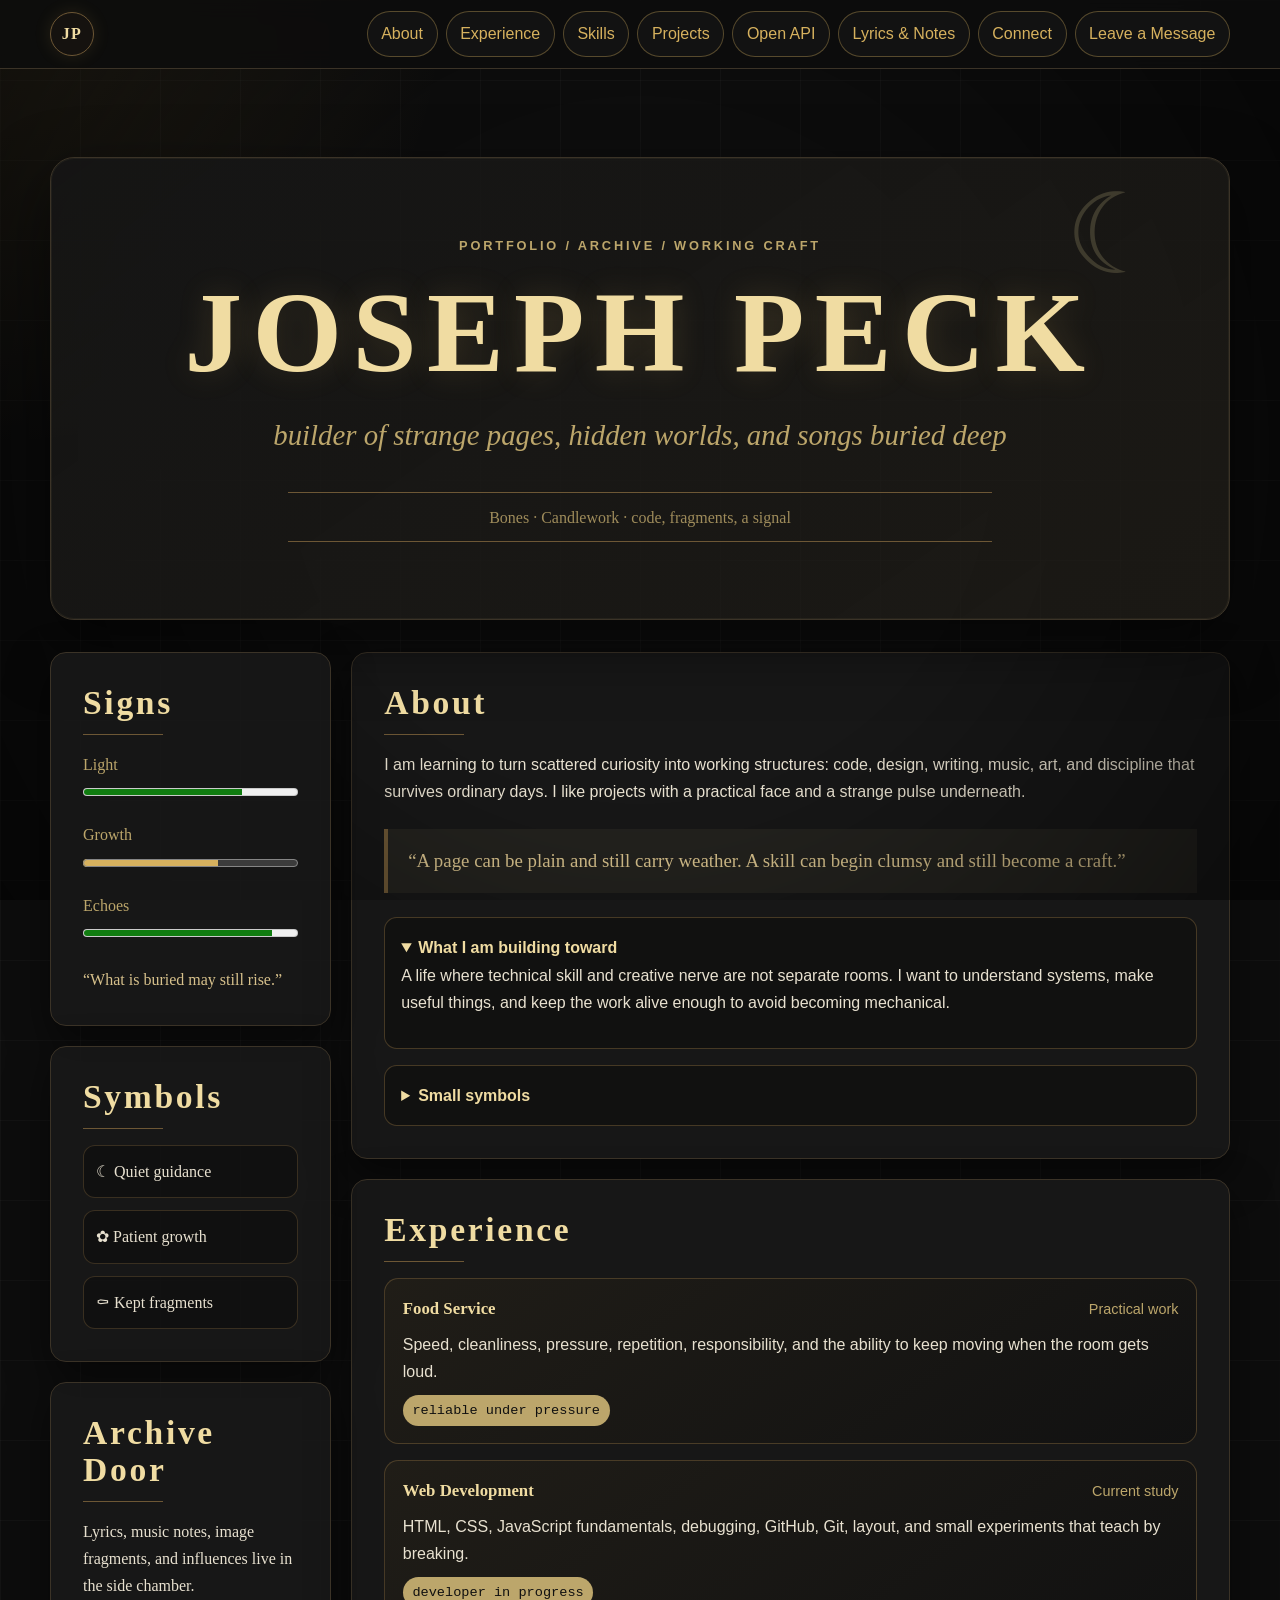
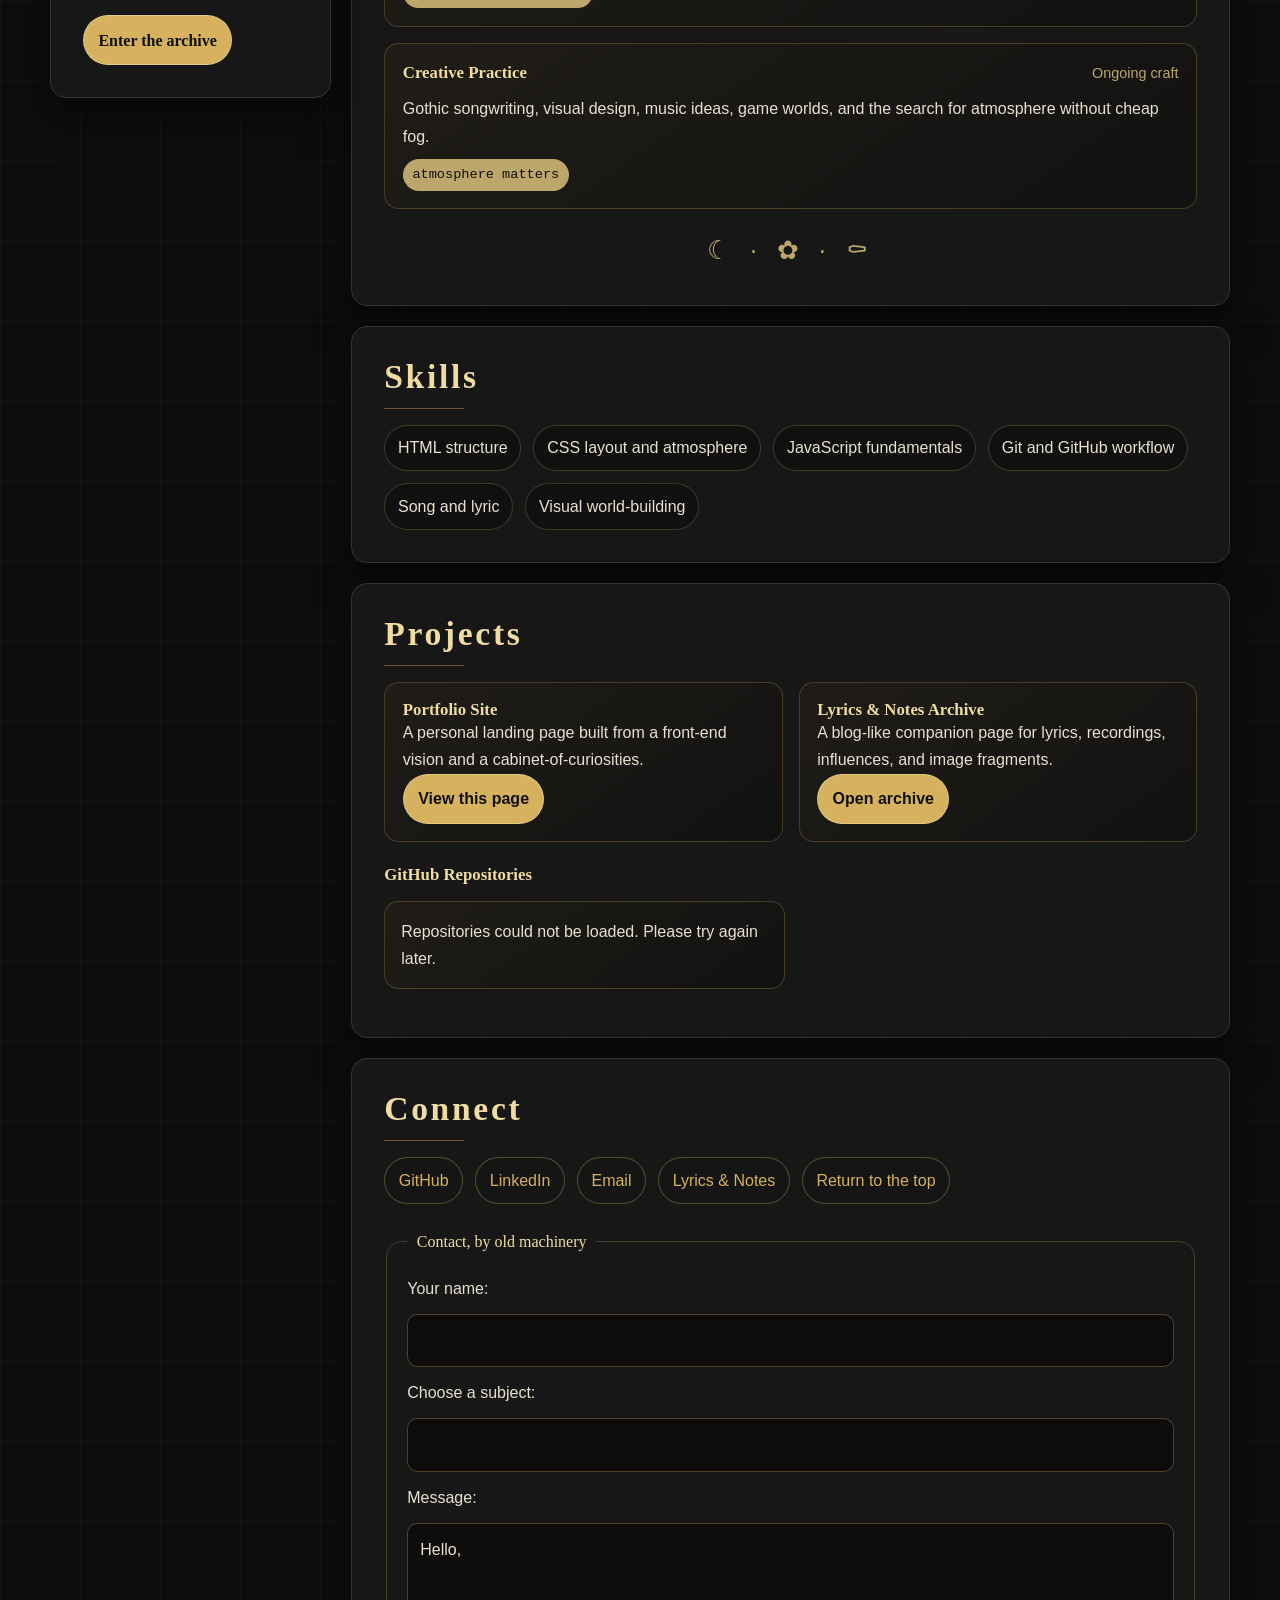
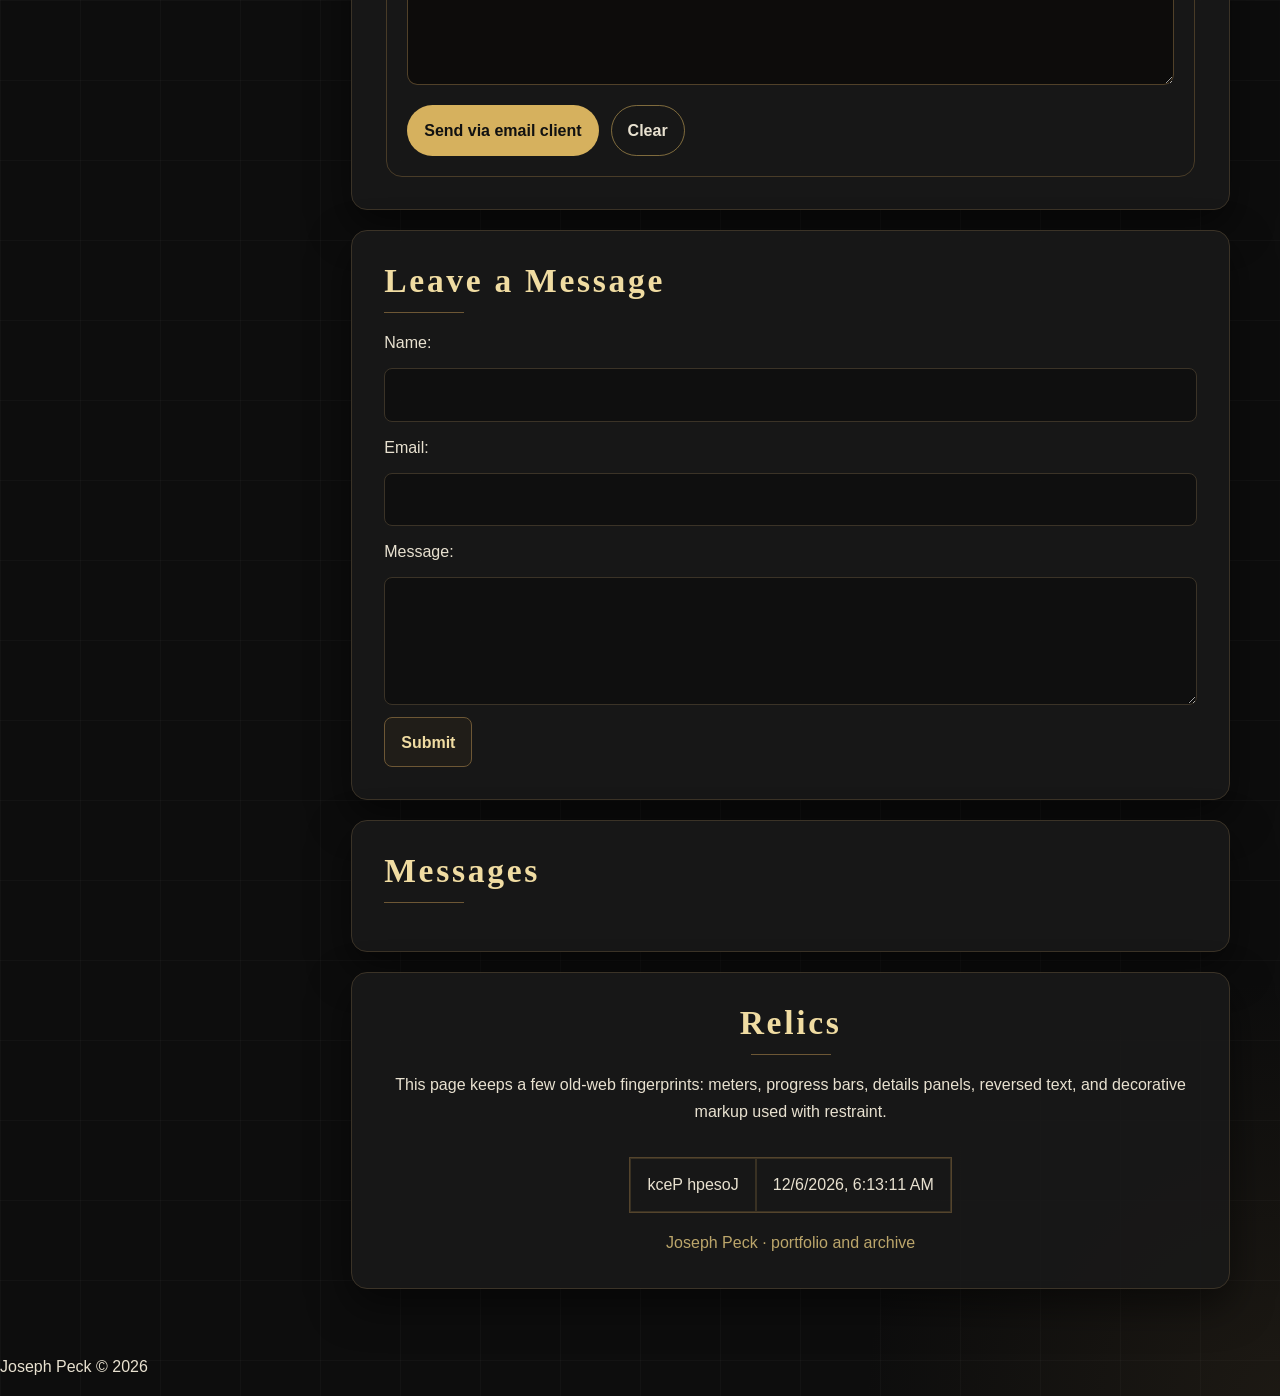
==== commit fd44f799: "Update file structure, and main heading for assessment" ====
--- a/index.html
+++ b/index.html
@@ -1,266 +1,261 @@
 <!DOCTYPE html>
 <html lang="en">
 <head>
-  <meta charset="UTF-8" />
-  <meta name="viewport" content="width=device-width, initial-scale=1.0" />
-  <title>Eidolon Sleep - HTML/CSS Recreation</title>
-  <style>
-  :root {
-    --bg: #0d0d0d;
-    --bg-deep: #080706;
-    --panel: rgba(24, 24, 24, 0.92);
-    --panel-soft: rgba(34, 31, 25, 0.86);
-    --border: #3b3327;
-    --border-bright: #6d5735;
-    --text: #e8e1d0;
-    --muted: #bca66b;
-    --gold: #f0dca2;
-    --link: #d6b15e;
-    --link-hover: #ffffff;
-    --shadow: rgba(0, 0, 0, 0.5);
-  }
-
-  * {
-    box-sizing: border-box;
-  }
-
-  body {
-    margin: 0;
-    min-height: 100vh;
-    display: grid;
-    place-items: center;
-    color: var(--text);
-    background-color: var(--bg);
-    background-image:
-      radial-gradient(circle at top left, rgba(214, 177, 94, 0.12), transparent 28rem),
-      radial-gradient(circle at bottom right, rgba(109, 87, 53, 0.16), transparent 26rem),
-      linear-gradient(rgba(255, 255, 255, 0.025) 1px, transparent 1px),
-      linear-gradient(90deg, rgba(255, 255, 255, 0.025) 1px, transparent 1px);
-    background-size: auto, auto, 80px 80px, 80px 80px;
-    font-family: Georgia, "Times New Roman", serif;
-  }
-
-  body::before {
-    content: "";
-    position: fixed;
-    inset: 0;
-    pointer-events: none;
-    background: radial-gradient(circle, transparent 45%, rgba(0, 0, 0, 0.48));
-  }
-
-  /* entry link */
-  .entry-link {
-    display: block;
-    color: inherit;
-    text-decoration: none;
-    cursor: pointer;
-  }
-
-  .poster {
-    position: relative;
-    width: min(100vw, 1024px);
-    aspect-ratio: 1 / 1;
-    overflow: hidden;
-    border: 1px solid var(--border);
-    background:
-      radial-gradient(circle at 50% 47%, rgba(240, 220, 162, 0.12), transparent 19%),
-      radial-gradient(circle at 50% 72%, rgba(214, 177, 94, 0.08), transparent 18%),
-      linear-gradient(#15120f, #10100e 70%, var(--bg-deep));
-    box-shadow:
-      0 1.5rem 4rem var(--shadow),
-      inset 0 0 0 1px rgba(240, 220, 162, 0.05);
-  }
-
-  .entry-link:hover .poster,
-  .entry-link:focus-visible .poster {
-    filter: brightness(1.08);
-    transform: scale(1.01);
-  }
-
-  .poster::before {
-    content: "";
-    position: absolute;
-    inset: 0;
-    background:
-      radial-gradient(circle at 20% 22%, rgba(240, 220, 162, 0.055), transparent 20%),
-      radial-gradient(circle at 78% 25%, rgba(214, 177, 94, 0.04), transparent 20%),
-      repeating-radial-gradient(circle at 45% 40%, rgba(240, 220, 162, 0.028) 0 1px, transparent 1px 9px);
-    opacity: 0.42;
-    mix-blend-mode: screen;
-  }
-
-  .poster::after {
-    content: "";
-    position: absolute;
-    inset: 0;
-    pointer-events: none;
-    background: radial-gradient(circle, transparent 42%, rgba(0, 0, 0, 0.52));
-  }
-
-  .scene {
-    position: absolute;
-    inset: 0;
-    top: 120px;
-  }
-
-  /* Crescent moon */
-  .moon {
-    position: absolute;
-    left: 50%;
-    top: 72px;
-    width: 320px;
-    height: 320px;
-    transform: translateX(-50%) rotate(-18deg);
-    border-radius: 50%;
-    background:
-      radial-gradient(
-        circle at 40% 45%,
-        rgba(240, 220, 162, 1),
-        rgba(232, 225, 208, 0.98) 35%,
-        rgba(188, 166, 107, 0.96) 61%,
-        rgba(240, 220, 162, 1) 100%
-      );
-    filter:
-      drop-shadow(0 0 14px rgba(214, 177, 94, 0.32))
-      drop-shadow(0 0 34px rgba(109, 87, 53, 0.18));
-  }
-
-  .moon::before {
-    content: "";
-    position: absolute;
-    left: 105px;
-    top: -10px;
-    width: 300px;
-    height: 300px;
-    border-radius: 50%;
-    background: #15120f;
-    box-shadow: inset 20px 0 30px rgba(0, 0, 0, 0.32);
-  }
-
-  .moon::after {
-    content: "";
-    position: absolute;
-    inset: 0;
-    border-radius: 50%;
-    background:
-      radial-gradient(circle at 36% 28%, rgba(59, 51, 39, 0.28) 0 5px, transparent 6px),
-      radial-gradient(circle at 28% 42%, rgba(59, 51, 39, 0.26) 0 8px, transparent 9px),
-      radial-gradient(circle at 42% 56%, rgba(59, 51, 39, 0.24) 0 6px, transparent 7px),
-      radial-gradient(circle at 24% 61%, rgba(109, 87, 53, 0.22) 0 4px, transparent 5px),
-      radial-gradient(circle at 52% 70%, rgba(59, 51, 39, 0.22) 0 7px, transparent 8px);
-    opacity: 0.82;
-    clip-path: circle(50% at 50% 50%);
-  }
-
-  /* Ground mist */
-  .mist {
-    position: absolute;
-    left: 50%;
-    top: 430px;
-    width: 460px;
-    height: 65px;
-    transform: translateX(-50%);
-    opacity: 0.68;
-    background:
-      radial-gradient(ellipse at 18% 55%, rgba(240, 220, 162, 0.18), transparent 46%),
-      radial-gradient(ellipse at 50% 45%, rgba(240, 220, 162, 0.34), transparent 44%),
-      radial-gradient(ellipse at 82% 55%, rgba(214, 177, 94, 0.18), transparent 46%),
-      linear-gradient(
-        90deg,
-        transparent 0%,
-        rgba(214, 177, 94, 0.08) 18%,
-        rgba(240, 220, 162, 0.18) 50%,
-        rgba(214, 177, 94, 0.08) 82%,
-        transparent 100%
-      );
-    filter: blur(4px);
-    -webkit-mask-image: linear-gradient(90deg, transparent 0%, black 18%, black 82%, transparent 100%);
-    mask-image: linear-gradient(90deg, transparent 0%, black 18%, black 82%, transparent 100%);
-  }
-
-  .ground-line {
-    position: absolute;
-    left: 50%;
-    top: 492px;
-    width: 820px;
-    height: 2px;
-    transform: translateX(-50%);
-    background: linear-gradient(
-      90deg,
-      transparent 0%,
-      rgba(214, 177, 94, 0.16) 20%,
-      rgba(240, 220, 162, 0.72) 50%,
-      rgba(214, 177, 94, 0.16) 80%,
-      transparent 100%
-    );
-    opacity: 0.82;
-  }
-
-  /* Wordmark */
-  .title {
-    position: absolute;
-    left: 0;
-    right: 0;
-    top: 612px;
-    text-align: center;
-    color: var(--gold);
-    font-size: clamp(3.7rem, 8vw, 6rem);
-    line-height: 1;
-    letter-spacing: 0.03em;
-    font-variant: small-caps;
-    text-shadow:
-      0 2px 1px rgba(0, 0, 0, 0.85),
-      0 0 2rem rgba(214, 177, 94, 0.22);
-  }
-
-  .title span {
-    display: inline-block;
-    margin: 0 0.18em;
-  }
-
-  .star {
-    position: absolute;
-    left: 50%;
-    top: 778px;
-    width: 14px;
-    height: 14px;
-    transform: translateX(-50%) rotate(45deg);
-    background: var(--gold);
-    clip-path: polygon(50% 0, 63% 37%, 100% 50%, 63% 63%, 50% 100%, 37% 63%, 0 50%, 37% 37%);
-    filter: drop-shadow(0 0 6px rgba(214, 177, 94, 0.68));
-  }
-
-  @media (max-width: 700px) {
-    .scene {
-      transform: scale(0.78);
-      transform-origin: 50% 0;
-    }
-
-    .title {
-      top: 58%;
-    }
-
-    .star {
-      top: 70%;
-    }
-  }
-</style>
+  <meta charset="utf-8">
+  <meta name="viewport" content="width=device-width, initial-scale=1">
+  <meta name="author" content="Joseph Peck">
+  <meta name="description" content="Joseph Peck's portfolio page: web development, music, lyrics, and creative practice.">
+  <meta name="keywords" content="Joseph Peck, portfolio, HTML, CSS, web development, music, lyrics, creativity">
+  <meta name="theme-color" content="#111111">
+  <title>Joseph Peck's Portfolio</title>
+  <link rel="preconnect" href="https://fonts.googleapis.com">
+  <link rel="preconnect" href="https://fonts.gstatic.com" crossorigin>
+  <link href="https://fonts.googleapis.com/css2?family=Cinzel:wght@500;600;700&family=IM+Fell+English:ital@0;1&family=Inter:wght@400;500;600;700&display=swap" rel="stylesheet">
+  <link rel="stylesheet" href="css/index.css">
 </head>
-<body>
-<a class="entry-link" href="home.html" aria-label="Enter portfolio">
-  <main class="poster" aria-label="Eidolon Sleep black and white crescent moon">
-    <section class="scene">
-      <div class="moon"></div>
-
-
-      <div class="mist"></div>
-      <div class="ground-line"></div>
+
+<body id="top">
+  <header class="site-header">
+    <nav class="nav-wrap" aria-label="Main navigation">
+      <a class="nav-mark" href="#top">JP</a>
+      <ul class="nav-links">
+        <li><a href="#About">About</a></li>
+        <li><a href="#Experience">Experience</a></li>
+        <li><a href="#skills">Skills</a></li>
+        <li><a href="#Projects">Projects</a></li>
+        <!-- add api site link -->
+         <li><a href="openapi.html">Open API</a></li>
+        <li><a href="blog.html">Lyrics &amp; Notes</a></li>
+        <li><a href="#Connect">Connect</a></li>
+        <!-- add new navigation link -->
+        <li><a href="#LeaveMessage">Leave a Message</a></li>
+      </ul>
+    </nav>
+  </header>
+
+  <main class="page-shell">
+    <section class="hero" aria-labelledby="page-title">
+      <div class="hero-frame">
+        <p class="eyebrow">portfolio / archive / working craft</p>
+        <h1 id="page-title">Joseph Peck</h1>
+        <p class="tagline">builder of strange pages, hidden worlds, and songs buried deep</p>
+        <div class="relic-ticker" aria-label="Decorative portfolio statement">
+          <span>Bones · Candlework · code, fragments, a signal</span>
+        </div>
+      </div>
     </section>
 
-    <h1 class="title"><span>Eidolon</span> <span>Sleep</span></h1>
-    <div class="star"></div>
+    <div class="content-grid">
+      <aside class="side-panel" aria-label="Personal signs">
+        <section class="card sign-card">
+          <h2>Signs</h2>
+
+          <label for="light">Light</label>
+          <meter id="light" min="0" max="100" value="74">74%</meter>
+
+          <label for="growth">Growth</label>
+          <progress id="growth" max="100" value="63">63%</progress>
+
+          <label for="echoes">Echoes</label>
+          <meter id="echoes" min="0" max="100" value="88">88%</meter>
+
+          <q>What is buried may still rise.</q>
+        </section>
+
+        <section class="card symbol-card">
+          <h2>Symbols</h2>
+          <ul>
+            <li>☾ Quiet guidance</li>
+            <li>✿ Patient growth</li>
+            <li>⚰ Kept fragments</li>
+          </ul>
+        </section>
+
+        <section class="card symbol-card">
+          <h2>Archive Door</h2>
+          <p>Lyrics, music notes, image fragments, and influences live in the side chamber.</p>
+          <a class="panel-link" href="blog.html">Enter the archive</a>
+        </section>
+      </aside>
+
+      <div class="main-column">
+        <section id="About" class="card section-card">
+          <h2>About</h2>
+          <p>
+            I am learning to turn scattered curiosity into working structures: code, design,
+            writing, music, art, and discipline that survives ordinary days. I like projects with
+            a practical face and a strange pulse underneath.
+          </p>
+
+          <blockquote>
+            “A page can be plain and still carry weather. A skill can begin clumsy and still become a craft.”
+          </blockquote>
+
+          <details open>
+            <summary>What I am building toward</summary>
+            <p>
+              A life where technical skill and creative nerve are not separate rooms. I want to understand systems,
+              make useful things, and keep the work alive enough to avoid becoming mechanical.
+            </p>
+          </details>
+
+          <details>
+            <summary>Small symbols</summary>
+            <dl>
+              <dt>The Moon</dt>
+              <dd>Progress made while the whole road stays partly hidden.</dd>
+
+              <dt>The Garden</dt>
+              <dd>Growth that cannot be forced, only tended and revisited.</dd>
+
+              <dt>The Crypts</dt>
+              <dd>A chamber for fragments worth carrying: lessons, failures, old passions, and unfinished sparks.</dd>
+            </dl>
+          </details>
+        </section>
+
+        <section id="Experience" class="card section-card">
+          <h2>Experience</h2>
+
+          <ul class="experience-list">
+            <li>
+              <div class="experience-heading">
+                <h3>Food Service</h3>
+                <span>Practical work</span>
+              </div>
+              <p>Speed, cleanliness, pressure, repetition, responsibility, and the ability to keep moving when the room gets loud.</p>
+              <samp>reliable under pressure</samp>
+            </li>
+
+            <li>
+              <div class="experience-heading">
+                <h3>Web Development</h3>
+                <span>Current study</span>
+              </div>
+              <p>HTML, CSS, JavaScript fundamentals, debugging, GitHub, Git, layout, and small experiments that teach by breaking.</p>
+              <samp>developer in progress</samp>
+            </li>
+
+            <li>
+              <div class="experience-heading">
+                <h3>Creative Practice</h3>
+                <span>Ongoing craft</span>
+              </div>
+              <p>Gothic songwriting, visual design, music ideas, game worlds, and the search for atmosphere without cheap fog.</p>
+              <samp>atmosphere matters</samp>
+            </li>
+          </ul>
+
+          <p class="glyph-row" aria-hidden="true">☾ · ✿ · ⚰</p>
+        </section>
+
+        <section id="skills" class="card section-card">
+          <h2>Skills</h2>
+          <ul class="skill-list">
+          </ul>
+        </section>
+
+        <section id="Projects" class="card section-card">
+          <h2>Projects</h2>
+          <div class="project-grid">
+            <article class="project-card">
+              <h3>Portfolio Site</h3>
+              <p>A personal landing page built from a front-end vision and a cabinet-of-curiosities.</p>
+              <a href="#top">View this page</a>
+            </article>
+
+            <article class="project-card">
+              <h3>Lyrics &amp; Notes Archive</h3>
+              <p>A blog-like companion page for lyrics, recordings, influences, and image fragments.</p>
+              <a href="blog.html">Open archive</a>
+            </article>
+          </div>
+          <!-- add github repos -->
+           <h3>GitHub Repositories</h3>
+          <ul class="project-list"></ul>
+        </section>
+
+        <section id="Connect" class="card section-card">
+          <h2>Connect</h2>
+
+          <ul class="connect-list">
+            <li><a href="https://github.com/Joeypeck1987" target="_blank" rel="noopener noreferrer">GitHub</a></li>
+            <li><a href="https://www.linkedin.com/in/joey-peck-66233b329/" target="_blank" rel="noopener noreferrer">LinkedIn</a></li>
+            <li><a href="mailto:Joeypeck1987@gmail.com">Email</a></li>
+            <li><a href="blog.html">Lyrics &amp; Notes</a></li>
+            <li><a href="#top">Return to the top</a></li>
+          </ul>
+
+          <form action="mailto:Joeypeck1987@gmail.com" method="post" enctype="text/plain" class="contact-form">
+            <fieldset>
+              <legend>Contact, by old machinery</legend>
+
+              <label for="name">Your name:</label>
+              <input id="name" name="name" size="30">
+
+              <label for="subject">Choose a subject:</label>
+              <input id="subject" list="subjects" name="subject">
+              <datalist id="subjects">
+                <option value="Portfolio"></option>
+                <option value="Collaboration"></option>
+                <option value="Job Opportunity"></option>
+                <option value="Creative Project"></option>
+                <option value="Music"></option>
+              </datalist>
+
+              <label for="message">Message:</label>
+              <textarea id="message" name="message" rows="5">Hello,</textarea>
+
+              <div class="button-row">
+                <button type="submit">Send via email client</button>
+                <button type="reset">Clear</button>
+              </div>
+            </fieldset>
+          </form>
+        </section>
+
+        <!-- leave a message section -->
+        <section id="LeaveMessage" class="card section-card">
+          <h2>Leave a Message</h2>
+
+          <form name="leave_message" class="message-form">
+            <label for="usersName">Name:</label>
+            <input id="usersName" type="text" name="usersName" required>
+
+            <label for="usersEmail">Email:</label>
+            <input id="usersEmail" type="email" name="usersEmail" required>
+
+            <label for="usersMessage">Message:</label>
+            <textarea id="usersMessage" name="usersMessage" required></textarea>
+
+            <button type="submit">Submit</button>
+          </form>
+        </section>
+
+<!-- Add messages section -->
+        <section id="messages" class="card section-card">
+          <h2>Messages</h2>
+          <ul></ul>
+        </section>
+
+<!-- relics section -->
+        <section id="Relics" class="card section-card relics-card">
+          <h2>Relics</h2>
+          <p>
+            This page keeps a few old-web fingerprints: meters, progress bars, details panels,
+            reversed text, and decorative markup used with restraint.
+          </p>
+
+          <div class="relic-table" aria-label="Portfolio relic information">
+            <span><bdo dir="rtl">Joseph Peck</bdo></span>
+            <time class="live-date">May 9, 2026</time>
+          </div>
+
+          <address>Joseph Peck · portfolio and archive</address>
+        </section>
+      </div>
+    </div>
   </main>
-</a>
+  <script src="js/index.js"></script>
 </body>
 </html>
-
--- a/css/index.css
+++ b/css/index.css
@@ -0,0 +1,1105 @@
+/*
+  Store reusable color values as CSS variables.
+*/
+:root {
+  --bg: #0d0d0d;
+  --bg-deep: #080706;
+  --panel: rgba(24, 24, 24, 0.92);
+  --panel-soft: rgba(34, 31, 25, 0.86);
+  --border: #3b3327;
+  --border-bright: #6d5735;
+  --text: #e8e1d0;
+  --muted: #bca66b;
+  --gold: #f0dca2;
+  --link: #d6b15e;
+  --link-hover: #ffffff;
+  --shadow: rgba(0, 0, 0, 0.5);
+}
+
+/*
+   make layouts easier to control.
+*/
+* {
+  box-sizing: border-box;
+}
+
+/*
+  Smooth scrolling makes internal navigation links glide to each section.
+*/
+html {
+  scroll-behavior: smooth;
+}
+
+/*
+   layered background-image to create the atmosphere:
+  - two radial gradients create soft gold/brown glows
+  - two linear gradients create the faint old-web grid pattern
+*/
+body {
+  margin: 0;
+  color: var(--text);
+  font-family: "Inter", Arial, sans-serif;
+  line-height: 1.7;
+  background-color: var(--bg);
+  background-image:
+    radial-gradient(circle at top left, rgba(214, 177, 94, 0.12), transparent 28rem),
+    radial-gradient(circle at bottom right, rgba(109, 87, 53, 0.16), transparent 26rem),
+    linear-gradient(rgba(255, 255, 255, 0.025) 1px, transparent 1px),
+    linear-gradient(90deg, rgba(255, 255, 255, 0.025) 1px, transparent 1px);
+  background-size: auto, auto, 80px 80px, 80px 80px;
+}
+
+/*
+  Fixed vignette overlay over the whole page.
+  pointer-events: none to keep it from blocking clicks.
+  The result is darker on the edges, giving the page a more cryptic feeling.
+*/
+body::before {
+  content: "";
+  position: fixed;
+  inset: 0;
+  pointer-events: none;
+  background: radial-gradient(circle, transparent 45%, rgba(0, 0, 0, 0.48));
+}
+
+
+img {
+  max-width: 100%;
+}
+
+/* 
+  Sticky header 
+  backdrop-filter gives the header a blurred glass effect. */
+
+.site-header {
+  position: sticky;
+  top: 0;
+  z-index: 10;
+  border-bottom: 1px solid var(--border);
+  background: rgba(13, 13, 13, 0.88);
+  backdrop-filter: blur(10px);
+}
+
+/*
+  Center the nav content and Flexbox to place the mark on the left
+  and the keep nav links on the right.
+*/
+.nav-wrap {
+  width: min(1180px, calc(100% - 2rem));
+  margin: 0 auto;
+  min-height: 4.25rem;
+  display: flex;
+  align-items: center;
+  justify-content: space-between;
+  gap: 1rem;
+}
+
+/*
+  Styles for small circular initial mark in the navigation.
+  inline-grid and place-items center the letters inside the circle.
+*/
+.nav-mark {
+  display: inline-grid;
+  place-items: center;
+  width: 2.75rem;
+  height: 2.75rem;
+  border: 1px solid var(--border-bright);
+  border-radius: 50%;
+  color: var(--gold);
+  font-family: "Cinzel", Georgia, serif;
+  font-weight: 700;
+  text-decoration: none;
+  letter-spacing: 0.08em;
+  background: #15120f;
+  box-shadow: 0 0 18px rgba(214, 177, 94, 0.12);
+}
+
+/*
+  Turns the navigation list into a horizontal Flexbox row.
+  flex-wrap allows the links to wrap onto another line on smaller screens.
+*/
+.nav-links {
+  display: flex;
+  flex-wrap: wrap;
+  justify-content: flex-end;
+  gap: 0.5rem;
+  padding: 0;
+  margin: 0;
+  list-style: none;
+}
+
+/*
+  Gives both nav links and connect links the same pill button style.
+  This transforms the style of links.
+*/
+.nav-links a,
+.connect-list a {
+  display: inline-block;
+  color: var(--link);
+  text-decoration: none;
+  border: 1px solid rgba(214, 177, 94, 0.35);
+  border-radius: 999px;
+  padding: 0.55rem 0.85rem;
+  background: rgba(21, 21, 21, 0.72);
+  transition: transform 180ms ease, color 180ms ease, border-color 180ms ease, background 180ms ease;
+}
+
+/*
+  Add effect for mouse hover and keyboard focus.
+*/
+.nav-links a:hover,
+.connect-list a:hover,
+.nav-links a:focus-visible,
+.connect-list a:focus-visible {
+  color: var(--link-hover);
+  border-color: var(--gold);
+  background: rgba(109, 87, 53, 0.32);
+  transform: translateY(-2px);
+}
+
+/*
+  The page shell controls the main width of the site.
+*/
+.page-shell {
+  width: min(1180px, calc(100% - 2rem));
+  margin: 0 auto;
+  padding: 2rem 0 4rem;
+}
+
+/*
+  *** The hero area. ***
+  text-align: center to change alignment on a section.
+*/
+.hero {
+  padding: 3.5rem 0 2rem;
+  text-align: center;
+}
+
+/*
+  large card around name and tagline.
+  The gradient, shadow, border radius, and inset line give it a polished panel effect.
+*/
+.hero-frame {
+  border: 1px solid var(--border);
+  background: linear-gradient(145deg, rgba(21, 21, 21, 0.95), rgba(34, 31, 25, 0.72));
+  box-shadow: 0 1.5rem 4rem var(--shadow), inset 0 0 0 1px rgba(240, 220, 162, 0.05);
+  border-radius: 1.5rem;
+  padding: clamp(2rem, 6vw, 5rem);
+  position: relative;
+  overflow: hidden;
+}
+
+/*
+  Adding a decorative moon symbol inside the hero card.
+  ::after creates a pseudo-element that CSS can place visually.
+*/
+.hero-frame::after {
+  content: "☾";
+  position: absolute;
+  right: clamp(1.5rem, 5vw, 4rem);
+  top: 1.3rem;
+  color: rgba(240, 220, 162, 0.18);
+  font-size: clamp(3rem, 9vw, 7rem);
+  line-height: 1;
+}
+
+/*
+  Small label text above the main.
+  Uppercase, small size, and wide letter-spacing make it feel like a caption or inscription.
+*/
+.eyebrow {
+  margin: 0 0 0.75rem;
+  color: var(--muted);
+  font-size: 0.8rem;
+  font-weight: 700;
+  letter-spacing: 0.22em;
+  text-transform: uppercase;
+}
+
+/*
+  Give headings the same display font and tighter line height.
+*/
+h1,
+h2,
+h3 {
+  font-family: "Cinzel", Georgia, serif;
+  line-height: 1.1;
+}
+
+/*
+  Transform the name at the top of the page.
+  clamp() will make the font size responsive: it has a minimum, preferred, and maximum size.
+*/
+h1 {
+  margin: 0;
+  color: var(--gold);
+  font-size: clamp(3rem, 9vw, 7.5rem);
+  font-weight: 700;
+  letter-spacing: 0.09em;
+  text-transform: uppercase;
+  text-shadow: 0 0 2rem rgba(214, 177, 94, 0.18);
+}
+
+/* reservation text */
+.tagline {
+  max-width: 54rem;
+  margin: 1rem auto 0;
+  color: var(--muted);
+  font-family: "IM Fell English", Georgia, serif;
+  font-size: clamp(1.25rem, 3vw, 1.8rem);
+  font-style: italic;
+}
+
+/*
+  Replaces the old html marquee with a modern CSS animated ticker.
+*/
+.relic-ticker {
+  width: min(44rem, 100%);
+  margin: 2rem auto 0;
+  overflow: hidden;
+  border-top: 1px solid var(--border-bright);
+  border-bottom: 1px solid var(--border-bright);
+  color: #9f8c5b;
+  font-family: "IM Fell English", Georgia, serif;
+  white-space: nowrap;
+}
+
+/*
+  Makes the ticker movable.
+*/
+.relic-ticker span {
+  display: inline-block;
+  padding: 0.65rem 0;
+  animation: drift 12s ease-in-out infinite alternate;
+}
+
+/*
+  Move the ticker text gently left and right.
+*/
+@keyframes drift {
+  from { transform: translateX(-4%); }
+  to { transform: translateX(4%); }
+}
+
+/*
+  This creates the main page layout: side panel on the left, main content on the right.
+  CSS Grid is used here because this is a two-column page structure.
+*/
+.content-grid {
+  display: grid;
+  grid-template-columns: minmax(220px, 0.32fr) 1fr;
+  gap: 1.25rem;
+  align-items: start;
+}
+
+/*
+  Keep the side cards visible while scrolling on larger screens.
+*/
+.side-panel {
+  position: sticky;
+  top: 5.5rem;
+  display: flex;
+  flex-direction: column;
+  gap: 1.25rem;
+}
+
+/*
+  Base card styling shared by multiple content boxes.
+*/
+.card {
+  border: 1px solid var(--border);
+  border-radius: 1rem;
+  background: var(--panel);
+  box-shadow: 0 1rem 2.5rem var(--shadow);
+}
+
+/*
+  Add spacing inside section cards and side-panel cards.
+*/
+.section-card,
+.side-panel .card {
+  padding: clamp(1.1rem, 3vw, 2rem);
+}
+
+/*
+  Stack the main sections vertically with even spacing.
+*/
+.main-column {
+  display: flex;
+  flex-direction: column;
+  gap: 1.25rem;
+}
+
+/*
+  When clicking nav links, prevent section headings from hiding under the sticky header.
+*/
+section {
+  scroll-margin-top: 6rem;
+}
+
+/*
+  Section headings About, Experience, Skills, Projects, and Connect.
+*/
+h2 {
+  margin: 0 0 1rem;
+  color: var(--gold);
+  font-size: clamp(1.5rem, 3vw, 2.1rem);
+  font-weight: 600;
+  letter-spacing: 0.08em;
+}
+
+/*
+  Add a small line under h2 headings.
+*/
+h2::after {
+  content: "";
+  display: block;
+  width: 5rem;
+  height: 1px;
+  margin-top: 0.75rem;
+  background: var(--border-bright);
+}
+
+/*
+  Smaller headings inside cards.
+*/
+h3 {
+  margin: 0;
+  color: var(--gold);
+  font-size: 1.05rem;
+}
+
+/*
+  bottom spacing on paragraphs
+*/
+p {
+  margin: 0 0 1rem;
+}
+
+/*
+  Styles of quoted text.
+*/
+blockquote {
+  margin: 1.5rem 0;
+  padding: 1rem 1.25rem;
+  border-left: 4px solid var(--border-bright);
+  color: #d7c18c;
+  background: rgba(240, 220, 162, 0.05);
+  font-family: "IM Fell English", Georgia, serif;
+  font-size: 1.18rem;
+}
+
+/*
+  Style expandable details boxes.
+*/
+details {
+  margin-top: 1rem;
+  padding: 1rem;
+  border: 1px solid rgba(109, 87, 53, 0.58);
+  border-radius: 0.8rem;
+  background: rgba(8, 7, 6, 0.32);
+}
+
+/*
+  Makes the summary line look clickable.
+*/
+summary {
+  cursor: pointer;
+  color: var(--gold);
+  font-weight: 700;
+}
+
+/*
+  Styles definition-list terms.
+*/
+dt {
+  color: var(--link);
+  font-weight: 700;
+}
+
+/*
+  Indentation and spacing to descriptions under definition terms.
+*/
+dd {
+  margin: 0 0 0.8rem 1rem;
+}
+
+/*
+  Give side cards a font to separate them from the main body content.
+*/
+.sign-card,
+.symbol-card {
+  font-family: "IM Fell English", Georgia, serif;
+}
+
+/*
+  Spaces labels in the Signs card and colors.
+*/
+.sign-card label {
+  display: block;
+  margin-top: 1rem;
+  color: var(--muted);
+}
+
+/*
+  Meter and progress bar width.
+  accent-color changes the browsers default fill color where supported.
+*/
+meter,
+progress {
+  width: 100%;
+  height: 1rem;
+  accent-color: var(--link);
+}
+
+/*
+  Styles the short quote in the Signs card.
+*/
+.sign-card q {
+  display: block;
+  margin-top: 1.25rem;
+  color: #d7c18c;
+}
+
+/*
+  Turn symbol list into stacked blocks.
+*/
+.symbol-card ul {
+  display: grid;
+  gap: 0.75rem;
+  margin: 0;
+  padding: 0;
+  list-style: none;
+}
+
+/*
+  Style each symbol item as a small panel.
+*/
+.symbol-card li {
+  padding: 0.75rem;
+  border: 1px solid rgba(109, 87, 53, 0.45);
+  border-radius: 0.75rem;
+  background: rgba(8, 7, 6, 0.35);
+}
+
+/*
+  Turns the Experience list into a vertical Flexbox layout.
+*/
+.experience-list {
+  display: flex;
+  flex-direction: column;
+  gap: 1rem;
+  margin: 0;
+  padding: 0;
+  list-style: none;
+}
+
+/*
+  Transform the experience list item into a styled block card.
+*/
+.experience-list li {
+  display: flex;
+  flex-direction: column;
+  gap: 0.6rem;
+  padding: 1.1rem;
+  border: 1px solid rgba(109, 87, 53, 0.58);
+  border-radius: 0.9rem;
+  background: linear-gradient(145deg, rgba(36, 32, 24, 0.72), rgba(15, 15, 15, 0.74));
+}
+
+/*
+  Flexbox used inside each Experience card.
+  The title stays on the left and the time/category note stays to the right.
+*/
+.experience-heading {
+  display: flex;
+  align-items: baseline;
+  justify-content: space-between;
+  gap: 1rem;
+}
+
+/*
+  Styles the small right side label in each Experience heading.
+  white-space: nowrap prevents short labels from breaking onto two lines.
+*/
+.experience-heading span {
+  color: var(--muted);
+  font-size: 0.9rem;
+  white-space: nowrap;
+}
+
+/*
+  Removes extra paragraph margin inside Experience cards.
+*/
+.experience-list p {
+  margin: 0;
+}
+
+/*
+  Styles the small technical/status tags.
+*/
+samp {
+  display: inline-block;
+  width: fit-content;
+  color: #101010;
+  background: var(--muted);
+  border-radius: 999px;
+  padding: 0.25rem 0.6rem;
+  font-size: 0.85rem;
+}
+
+/*
+  Decorative row beneath Experience.
+*/
+.glyph-row {
+  margin: 1.25rem 0 0;
+  color: var(--muted);
+  text-align: center;
+  font-size: 1.6rem;
+  letter-spacing: 0.25em;
+}
+
+/*
+  Gives empty placeholder sections enough height to look intentional.
+  Useful for Skills, which the assignment says can be empty for now.
+*/
+.empty-section {
+  min-height: 8rem;
+}
+
+/*
+  Adding placeholder text after empty sections using CSS.
+*/
+.empty-section::after {
+  content: "Reserved for the next layer.";
+  display: block;
+  color: rgba(232, 225, 208, 0.48);
+  font-family: "IM Fell English", Georgia, serif;
+  font-style: italic;
+}
+
+/*
+  Turns the Connect links into a flexible row of styled buttons.
+*/
+.connect-list {
+  display: flex;
+  flex-wrap: wrap;
+  gap: 0.75rem;
+  margin: 0 0 1.5rem;
+  padding: 0;
+  list-style: none;
+}
+
+/*
+  Styles of the contact form fieldset as a clean grid with spacing between form controls.
+*/
+.contact-form fieldset {
+  display: grid;
+  gap: 0.75rem;
+  border: 1px solid rgba(109, 87, 53, 0.58);
+  border-radius: 1rem;
+  padding: 1.25rem;
+}
+
+/*
+  fieldset legend styles.
+*/
+legend {
+  padding: 0 0.6rem;
+  color: var(--gold);
+  font-family: "Cinzel", Georgia, serif;
+}
+
+input,
+textarea,
+button {
+  font: inherit;
+}
+
+/*
+  Styling text input and textareas with darker backgrounds and borders.
+*/
+input,
+textarea {
+  width: 100%;
+  border: 1px solid rgba(109, 87, 53, 0.72);
+  border-radius: 0.65rem;
+  padding: 0.75rem;
+  color: var(--text);
+  background: rgba(8, 7, 6, 0.65);
+}
+
+/*
+  Allows the message box to be resized vertically only.
+*/
+textarea {
+  resize: vertical;
+}
+
+/*
+  Form buttons in a wrapping Flexbox row.
+*/
+.button-row {
+  display: flex;
+  flex-wrap: wrap;
+  gap: 0.75rem;
+  margin-top: 0.5rem;
+}
+
+/*
+  Main button styling.
+*/
+button {
+  cursor: pointer;
+  border: 1px solid rgba(214, 177, 94, 0.55);
+  border-radius: 999px;
+  padding: 0.7rem 1rem;
+  color: #111111;
+  background: var(--link);
+  font-weight: 700;
+}
+
+/*
+  Reset buttons a quieter style.
+*/
+button[type="reset"] {
+  color: var(--text);
+  background: transparent;
+}
+
+/*
+  Centering the HTML Relics section.
+*/
+.relics-card {
+  text-align: center;
+}
+
+.relics-card h2::after {
+  margin-left: auto;
+  margin-right: auto;
+}
+
+/*
+  Flexible table display for the relic information.
+*/
+.relic-table {
+  display: inline-flex;
+  flex-wrap: wrap;
+  justify-content: center;
+  gap: 0;
+  margin: 1rem 0;
+  border: 1px solid rgba(109, 87, 53, 0.72);
+}
+
+/*
+  Styling for each cell in the relic table.
+*/
+.relic-table span,
+.relic-table time {
+  padding: 0.75rem 1rem;
+  border: 1px solid rgba(109, 87, 53, 0.4);
+}
+
+/*
+  Keeps address text from becoming italic by browser default.
+*/
+address {
+  color: var(--muted);
+  font-style: normal;
+}
+
+/*
+  Responsive design for small screens.
+  These changes make the layout work for phones.
+*/
+@media (max-width: 780px) {
+  /* Centers the navigation when there is less horizontal space. */
+  .nav-wrap {
+    justify-content: center;
+  }
+
+  /* Hides the JP mark on small screens to give the links more room. */
+  .nav-mark {
+    display: none;
+  }
+
+  /* Centers wrapped navigation links. */
+  .nav-links {
+    justify-content: center;
+  }
+
+  /* Changes the two-column grid into a single-column layout. */
+  .content-grid {
+    grid-template-columns: 1fr;
+  }
+
+  /* Turns off sticky side panel behavior on small screens. */
+  .side-panel {
+    position: static;
+  }
+
+  /* Stacks the Experience title and date/category label vertically on narrow screens. */
+  .experience-heading {
+    align-items: flex-start;
+    flex-direction: column;
+  }
+}
+
+/* Blog and archive additions */
+.panel-link,
+.project-card a {
+  display: inline-block;
+  width: fit-content;
+  color: #101010;
+  text-decoration: none;
+  border: 1px solid rgba(240, 220, 162, 0.55);
+  border-radius: 999px;
+  padding: 0.65rem 0.9rem;
+  background: var(--link);
+  font-weight: 700;
+  transition: transform 180ms ease, filter 180ms ease;
+}
+
+.panel-link:hover,
+.project-card a:hover,
+.panel-link:focus-visible,
+.project-card a:focus-visible {
+  filter: brightness(1.08);
+  transform: translateY(-2px);
+}
+
+.skill-list,
+.archive-list {
+  display: flex;
+  flex-wrap: wrap;
+  gap: 0.75rem;
+  margin: 0;
+  padding: 0;
+  list-style: none;
+}
+
+.skill-list li,
+.archive-list a {
+  display: inline-block;
+  border: 1px solid rgba(109, 87, 53, 0.55);
+  border-radius: 999px;
+  padding: 0.55rem 0.8rem;
+  color: var(--text);
+  background: rgba(8, 7, 6, 0.38);
+}
+
+.archive-list a {
+  color: var(--link);
+  text-decoration: none;
+}
+
+.archive-list a:hover,
+.archive-list a:focus-visible {
+  color: var(--link-hover);
+  border-color: var(--gold);
+}
+
+.project-grid,
+.image-grid,
+.influence-grid {
+  display: grid;
+  gap: 1rem;
+}
+
+.project-grid,
+.influence-grid {
+  grid-template-columns: repeat(2, minmax(0, 1fr));
+}
+
+.project-card,
+.post-card,
+.influence-card {
+  border: 1px solid rgba(109, 87, 53, 0.58);
+  border-radius: 0.9rem;
+  padding: 1.1rem;
+  background: linear-gradient(145deg, rgba(36, 32, 24, 0.72), rgba(15, 15, 15, 0.74));
+}
+
+.project-card p,
+.influence-card p,
+.post-card p:last-child {
+  margin-bottom: 0;
+}
+
+.blog-shell {
+  width: min(1240px, calc(100% - 2rem));
+}
+
+.blog-layout {
+  display: grid;
+  grid-template-columns: minmax(230px, 0.28fr) 1fr;
+  gap: 1.25rem;
+  align-items: start;
+}
+
+.blog-hero .hero-frame::after {
+  content: "✧";
+}
+
+.featured-post {
+  background:
+    linear-gradient(145deg, rgba(40, 35, 25, 0.9), rgba(14, 13, 12, 0.94)),
+    radial-gradient(circle at top right, rgba(240, 220, 162, 0.14), transparent 18rem);
+}
+
+.post-kicker,
+.post-meta {
+  color: var(--muted);
+  font-size: 0.9rem;
+  letter-spacing: 0.08em;
+  text-transform: uppercase;
+}
+
+.post-kicker {
+  margin-bottom: 0.35rem;
+  font-weight: 700;
+}
+
+.post-meta {
+  font-size: 0.78rem;
+}
+
+.post-heading {
+  display: flex;
+  align-items: baseline;
+  justify-content: space-between;
+  gap: 1rem;
+  margin-bottom: 0.7rem;
+}
+
+.post-heading span {
+  color: var(--muted);
+  font-size: 0.85rem;
+  white-space: nowrap;
+}
+
+.lyric-block {
+  border-left: 3px solid var(--border-bright);
+  padding: 0.2rem 0 0.2rem 1rem;
+  color: #d7c18c;
+  font-family: "IM Fell English", Georgia, serif;
+  font-size: 1.18rem;
+}
+
+.lyric-block p {
+  margin: 0.25rem 0;
+}
+
+.note-list {
+  margin: 0;
+}
+
+.music-post audio {
+  width: 100%;
+  margin: 0.5rem 0 0.8rem;
+}
+
+code {
+  color: var(--gold);
+  border: 1px solid rgba(109, 87, 53, 0.45);
+  border-radius: 0.35rem;
+  padding: 0.1rem 0.3rem;
+  background: rgba(8, 7, 6, 0.5);
+}
+
+.image-grid {
+  grid-template-columns: 1.1fr 0.9fr;
+}
+
+.image-note {
+  position: relative;
+  min-height: 18rem;
+  margin: 0;
+  overflow: hidden;
+  border: 1px solid rgba(109, 87, 53, 0.58);
+  border-radius: 1rem;
+  background: #090807;
+}
+
+.image-note img {
+  width: 100%;
+  height: 100%;
+  min-height: 18rem;
+  display: block;
+  object-fit: cover;
+  filter: saturate(0.75) contrast(1.06);
+}
+
+.image-note::after {
+  content: "";
+  position: absolute;
+  inset: 0;
+  background: linear-gradient(transparent 30%, rgba(0, 0, 0, 0.82));
+}
+
+.image-note figcaption {
+  position: absolute;
+  left: 1rem;
+  right: 1rem;
+  bottom: 1rem;
+  z-index: 1;
+  color: var(--text);
+  font-family: "IM Fell English", Georgia, serif;
+  font-size: 1.1rem;
+}
+
+.image-note figcaption strong {
+  display: block;
+  color: var(--gold);
+  font-family: "Cinzel", Georgia, serif;
+  letter-spacing: 0.06em;
+}
+
+.tall-note {
+  min-height: 24rem;
+}
+
+.tall-note img {
+  min-height: 24rem;
+}
+
+.influence-grid {
+  grid-template-columns: repeat(3, minmax(0, 1fr));
+}
+
+@media (max-width: 900px) {
+  .project-grid,
+  .image-grid,
+  .influence-grid,
+  .blog-layout {
+    grid-template-columns: 1fr;
+  }
+}
+
+@media (max-width: 780px) {
+  .post-heading {
+    align-items: flex-start;
+    flex-direction: column;
+  }
+}
+
+/* Keep the blog index from floating awkwardly on desktop */
+.blog-index {
+  position: static;
+}
+
+
+/* lesson 8 */
+
+.message-form {
+  display: grid;
+  gap: 0.75rem;
+}
+
+.message-form input,
+.message-form textarea {
+  width: 100%;
+  padding: 0.75rem;
+  border: 1px solid var(--border);
+  border-radius: 0.5rem;
+  background: rgba(0, 0, 0, 0.35);
+  color: var(--text);
+  font: inherit;
+}
+
+.message-form textarea {
+  min-height: 8rem;
+  resize: vertical;
+}
+
+.message-form button,
+#messages button {
+  width: fit-content;
+  padding: 0.65rem 1rem;
+  border: 1px solid var(--border-bright);
+  border-radius: 0.5rem;
+  background: var(--panel-soft);
+  color: var(--gold);
+  cursor: pointer;
+}
+
+#messages ul {
+  list-style: none;
+  padding-left: 0;
+}
+
+#messages li {
+  display: grid;
+  gap: 0.5rem;
+  padding: 1rem 0;
+  border-bottom: 1px solid var(--border);
+}
+
+#messages span {
+  display: block;
+}
+
+#messages a {
+  color: var(--border-bright);
+  font-weight: 700;
+  text-decoration-color: var(--border-bright);
+}
+
+#messages a:hover {
+  color: var(--gold);
+}
+
+@media (max-width: 700px) {
+  .message-form input,
+  .message-form textarea,
+  .message-form button,
+  #messages button {
+    font-size: 1rem;
+  }
+
+  .message-form button,
+  #messages button {
+    width: 100%;
+  }
+}
+
+/* lesson 9 styling*/
+
+.project-list {
+  display: grid;
+  grid-template-columns: repeat(2, minmax(0, 1fr));
+  gap: 0.75rem;
+  margin-top: 1rem;
+  padding: 0;
+  list-style: none;
+}
+
+.project-list li {
+  border: 1px solid rgba(109, 87, 53, 0.58);
+  border-radius: 0.9rem;
+  padding: 1rem;
+  color: var(--text);
+  background: linear-gradient(145deg, rgba(36, 32, 24, 0.72), rgba(15, 15, 15, 0.74));
+}
+
+#Projects > h3 {
+  margin-top: 1.5rem;
+}
+
+.project-list a {
+  color: var(--gold);
+  text-decoration: none;
+  font-weight: 700;
+}
+
+.project-list a:hover,
+.project-list a:focus-visible {
+  color: var(--link-hover);
+  text-decoration: underline;
+}
+
+@media (max-width: 700px) {
+  .project-list {
+    grid-template-columns: 1fr;
+  }
+}
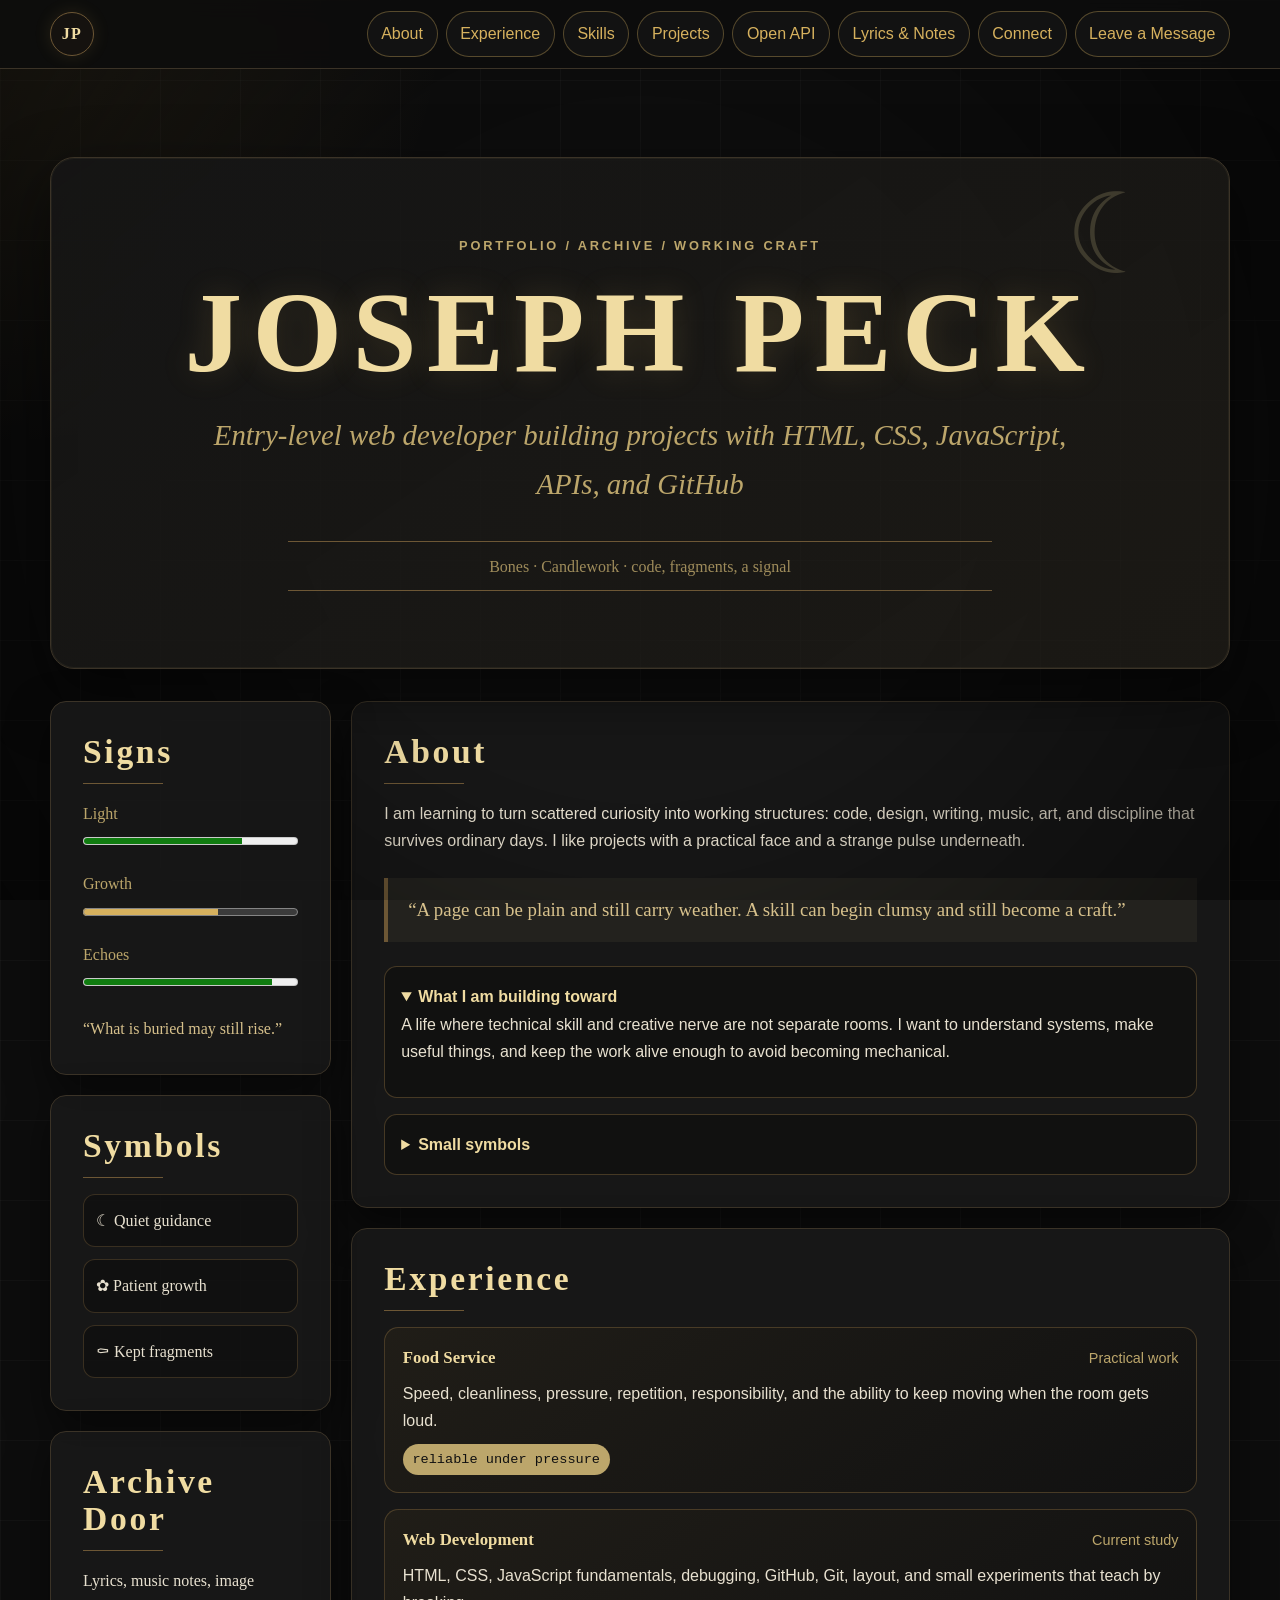
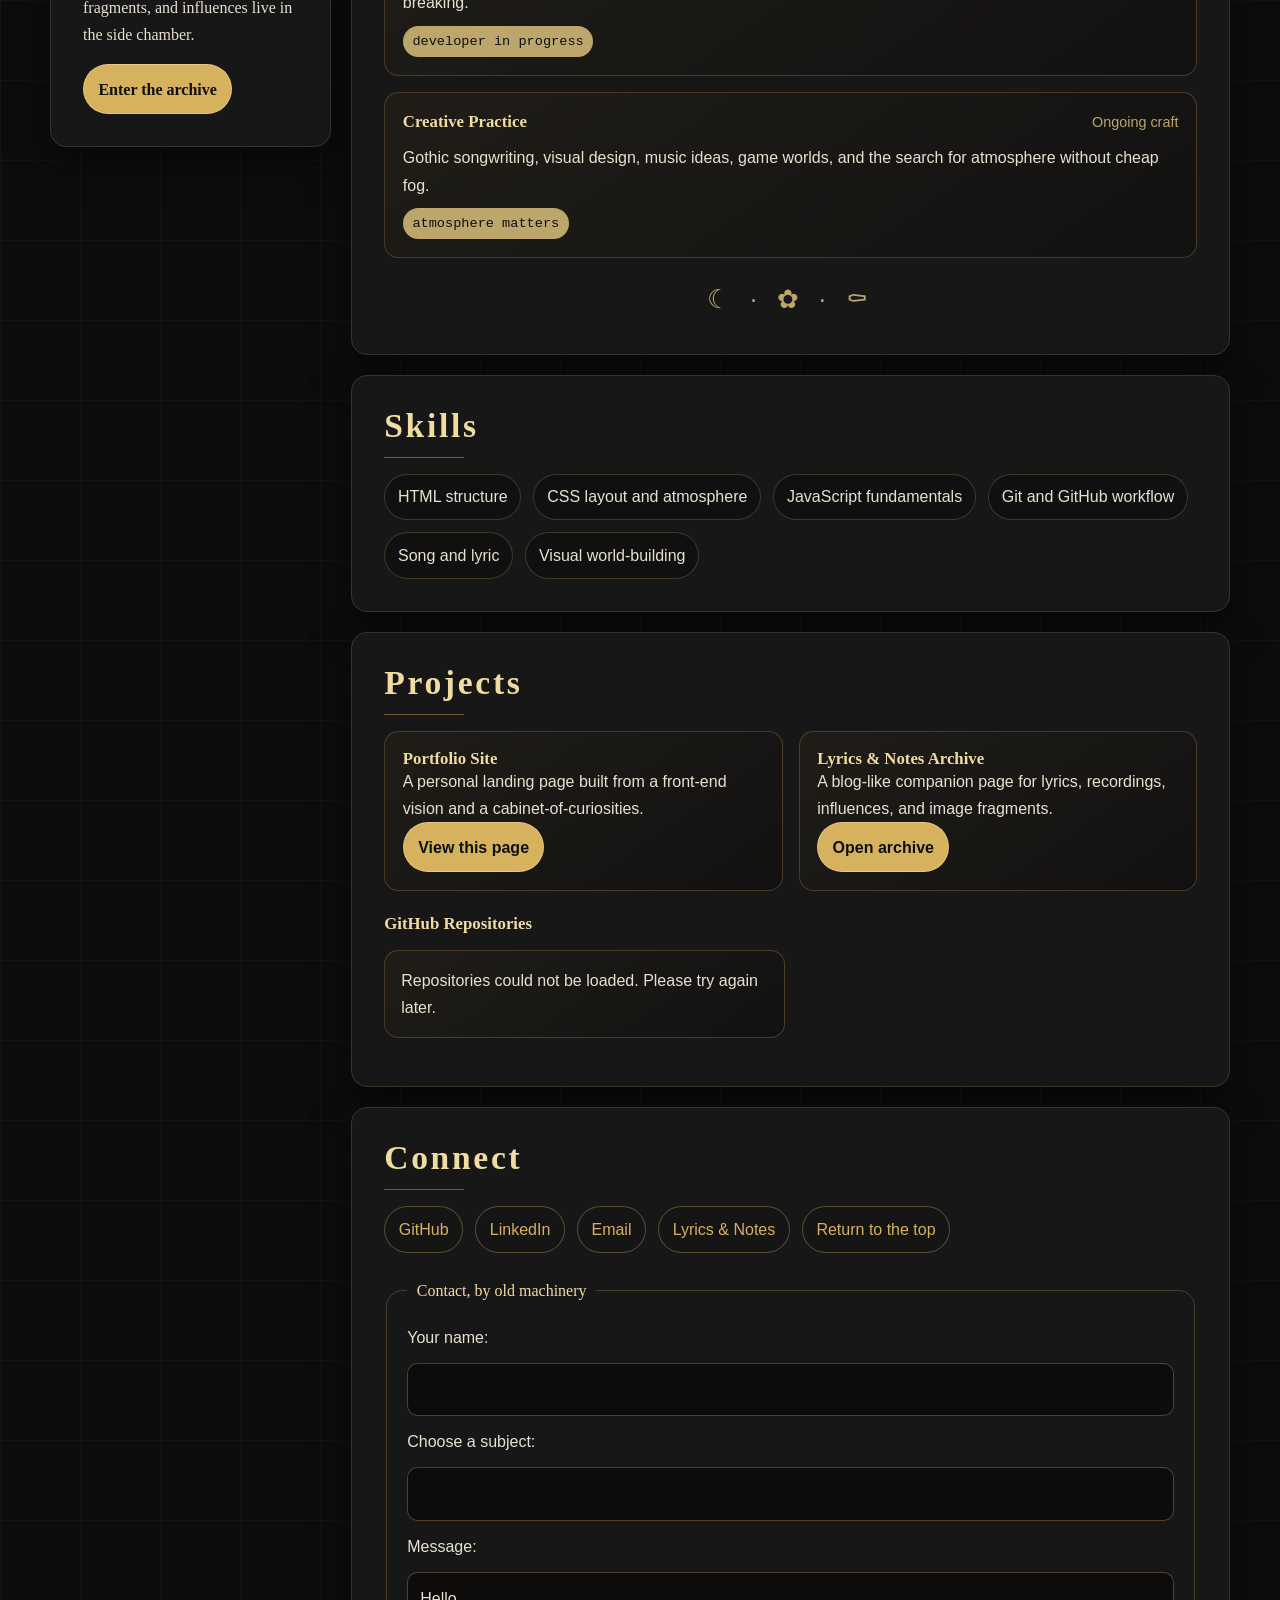
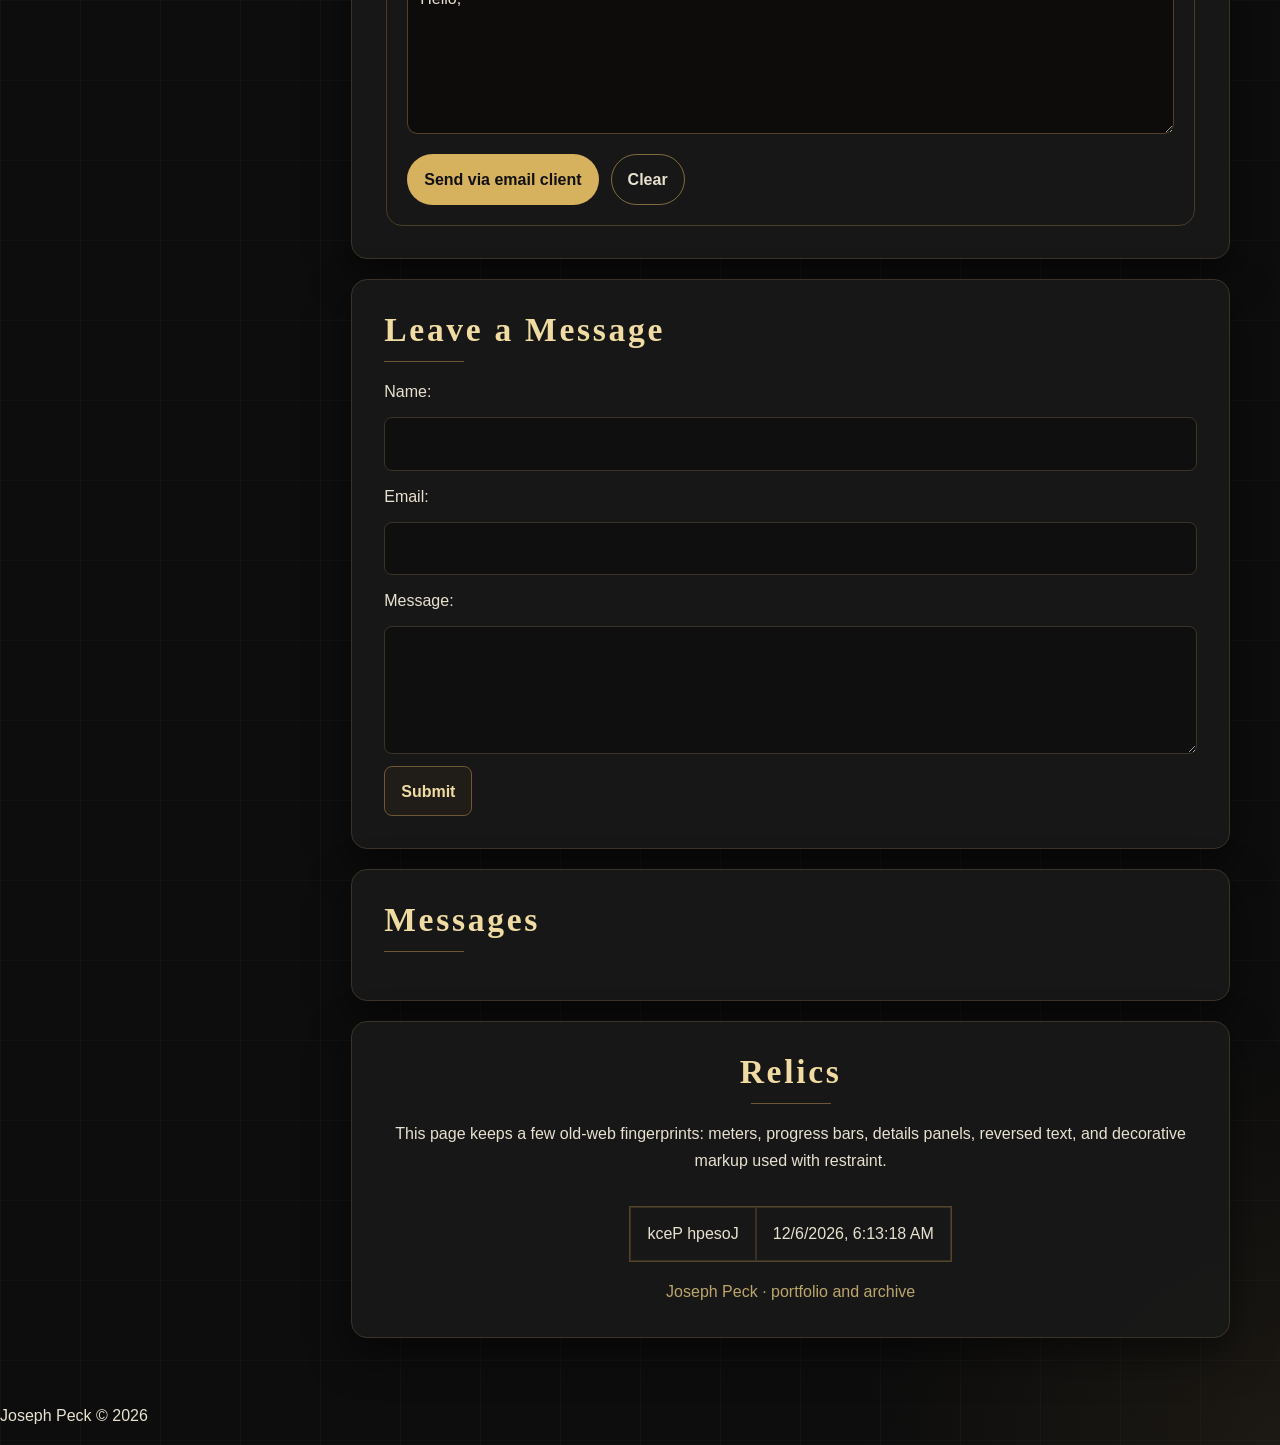
==== commit d87049c9: "adjust css art, logo, and mission statement" ====
--- a/index.html
+++ b/index.html
@@ -38,7 +38,7 @@
       <div class="hero-frame">
         <p class="eyebrow">portfolio / archive / working craft</p>
         <h1 id="page-title">Joseph Peck</h1>
-        <p class="tagline">builder of strange pages, hidden worlds, and songs buried deep</p>
+        <p class="tagline">Entry-level web developer building projects with HTML, CSS, JavaScript, APIs, and GitHub</p>
         <div class="relic-ticker" aria-label="Decorative portfolio statement">
           <span>Bones · Candlework · code, fragments, a signal</span>
         </div>
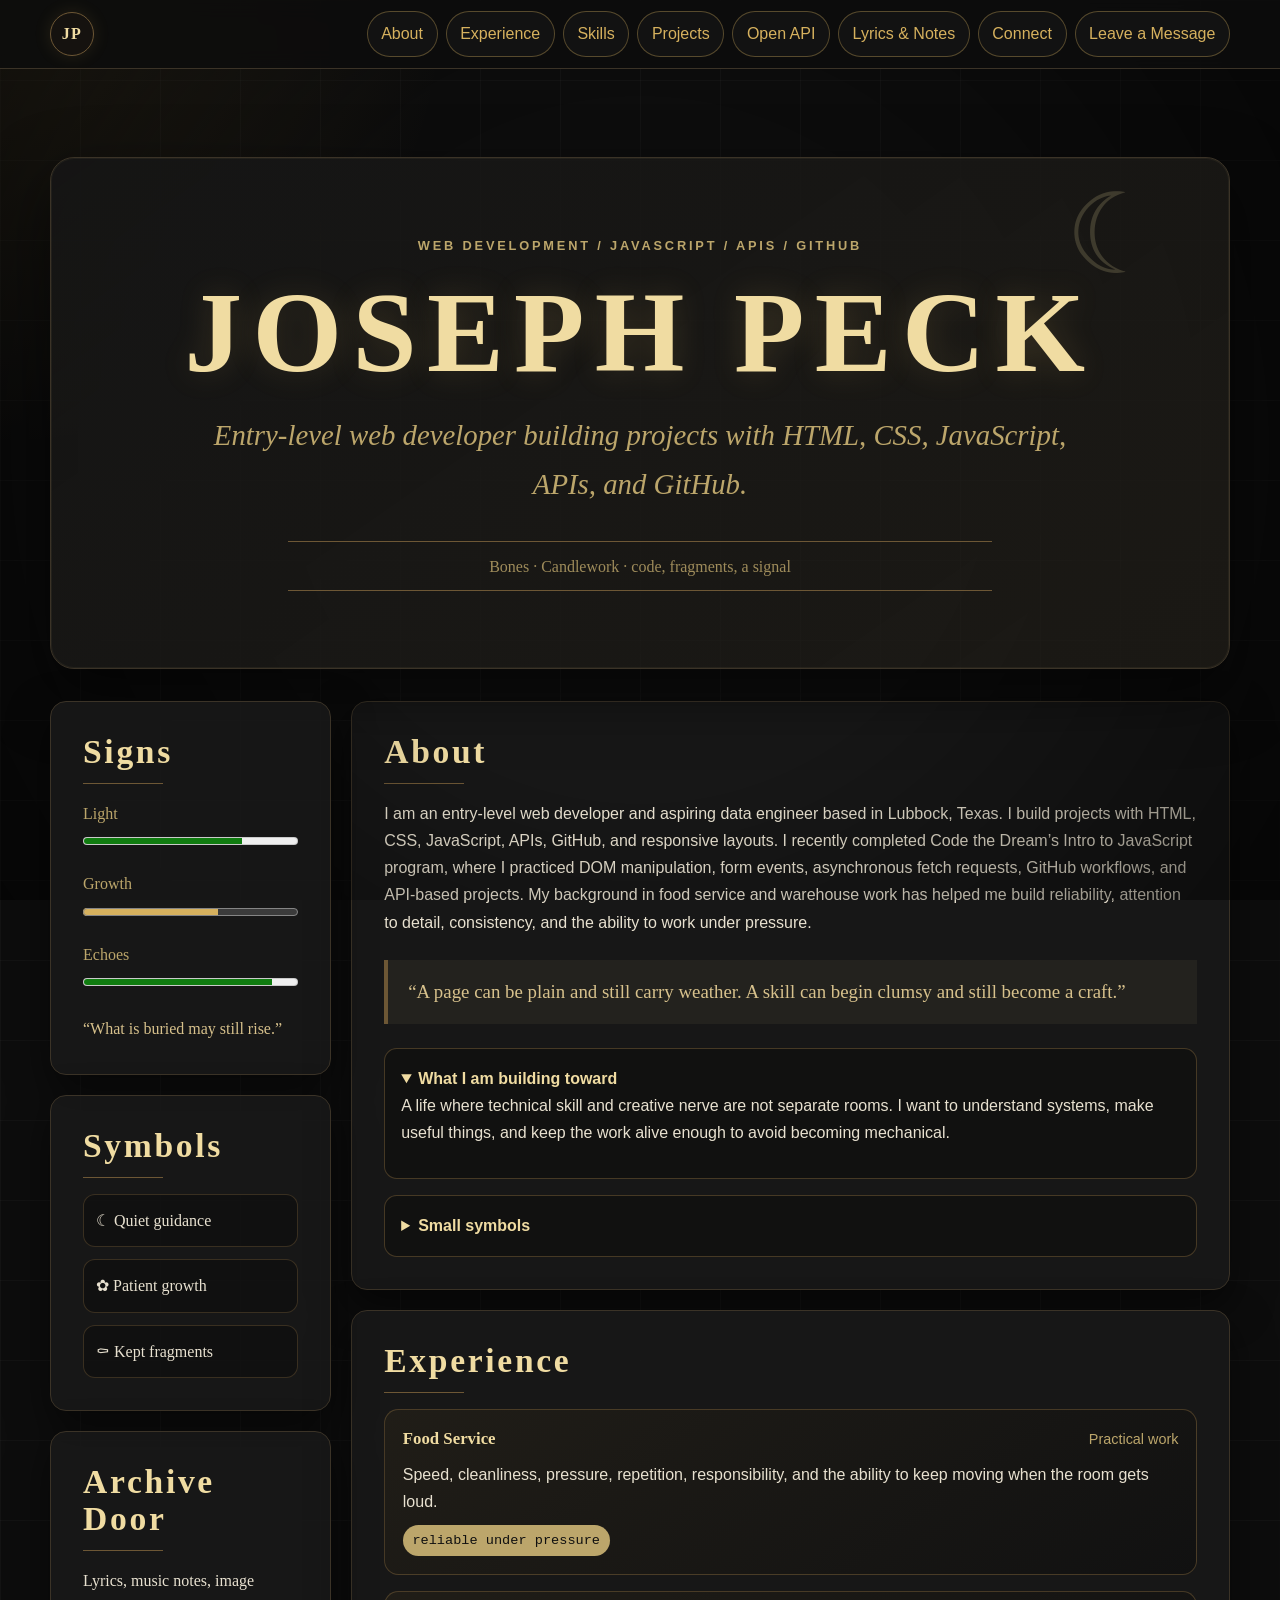
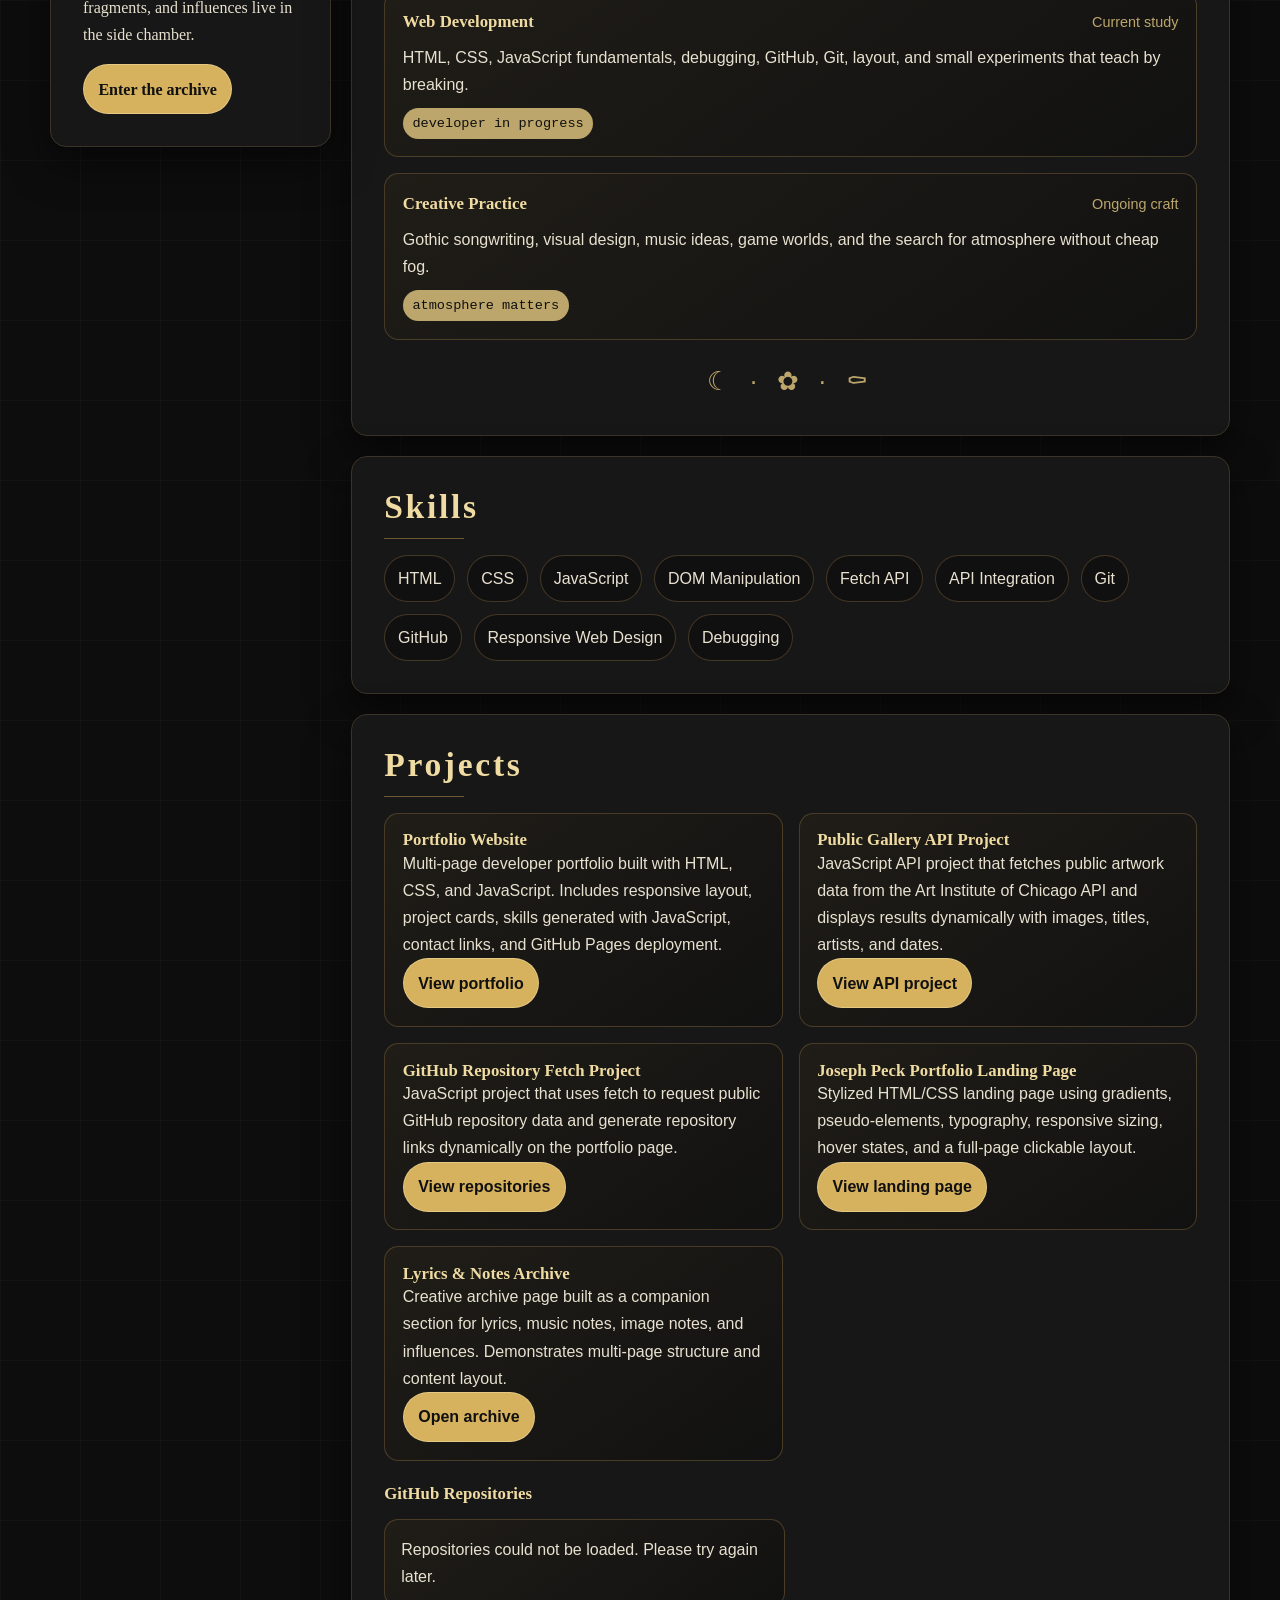
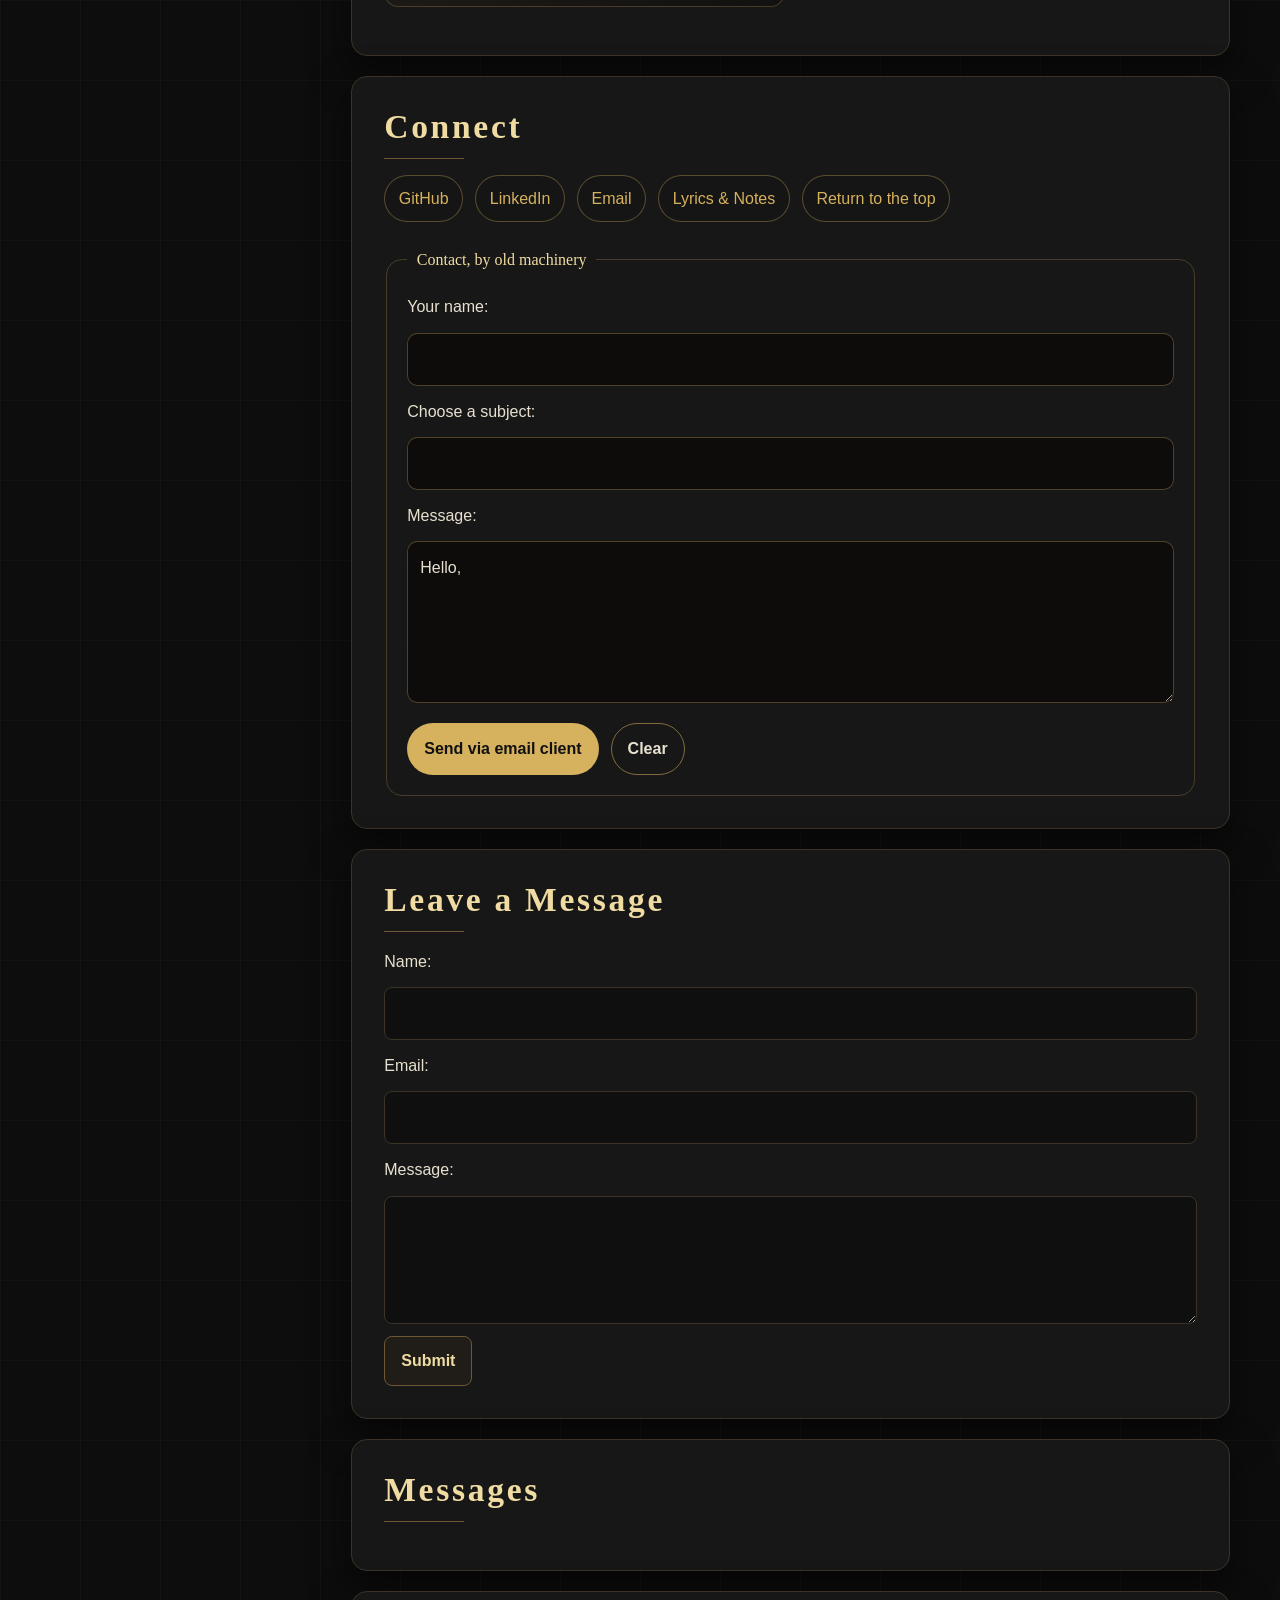
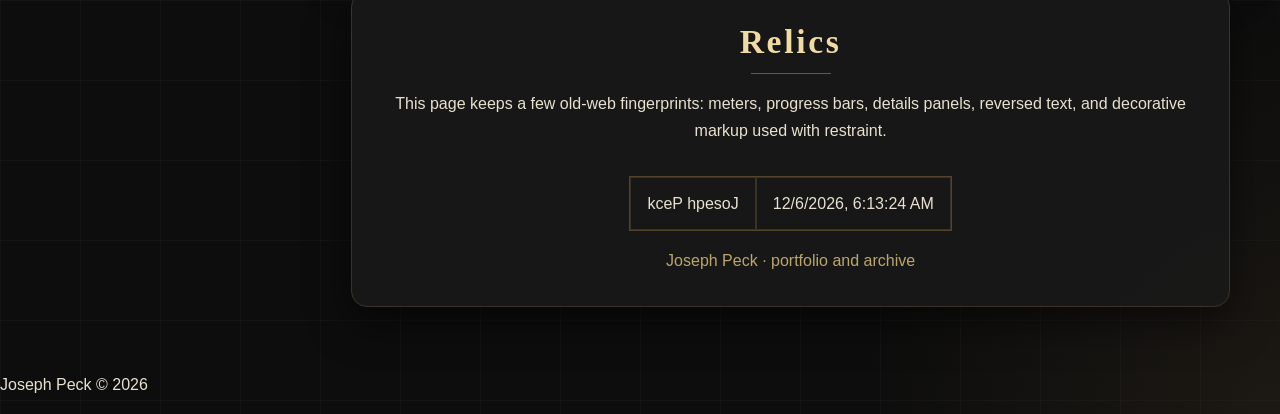
==== commit 2e438477: "Update portfolio landing page and projects section" ====
--- a/index.html
+++ b/index.html
@@ -36,9 +36,9 @@
   <main class="page-shell">
     <section class="hero" aria-labelledby="page-title">
       <div class="hero-frame">
-        <p class="eyebrow">portfolio / archive / working craft</p>
+        <p class="eyebrow">web development / JavaScript / APIs / GitHub</p>
         <h1 id="page-title">Joseph Peck</h1>
-        <p class="tagline">Entry-level web developer building projects with HTML, CSS, JavaScript, APIs, and GitHub</p>
+        <p class="tagline">Entry-level web developer building projects with HTML, CSS, JavaScript, APIs, and GitHub.</p>
         <div class="relic-ticker" aria-label="Decorative portfolio statement">
           <span>Bones · Candlework · code, fragments, a signal</span>
         </div>
@@ -82,9 +82,12 @@
         <section id="About" class="card section-card">
           <h2>About</h2>
           <p>
-            I am learning to turn scattered curiosity into working structures: code, design,
-            writing, music, art, and discipline that survives ordinary days. I like projects with
-            a practical face and a strange pulse underneath.
+            I am an entry-level web developer and aspiring data engineer based in Lubbock, Texas. 
+            I build projects with HTML, CSS, JavaScript, APIs, GitHub, and responsive layouts.
+            I recently completed Code the Dream’s Intro to JavaScript program, where I practiced DOM manipulation, 
+            form events, asynchronous fetch requests, GitHub workflows, and API-based projects. 
+            My background in food service and warehouse work has helped me build reliability, attention to detail, consistency, 
+            and the ability to work under pressure.
           </p>
 
           <blockquote>
@@ -159,17 +162,52 @@
           <h2>Projects</h2>
           <div class="project-grid">
             <article class="project-card">
-              <h3>Portfolio Site</h3>
-              <p>A personal landing page built from a front-end vision and a cabinet-of-curiosities.</p>
-              <a href="#top">View this page</a>
-            </article>
-
-            <article class="project-card">
-              <h3>Lyrics &amp; Notes Archive</h3>
-              <p>A blog-like companion page for lyrics, recordings, influences, and image fragments.</p>
-              <a href="blog.html">Open archive</a>
-            </article>
-          </div>
+              <h3>Portfolio Website</h3>
+                    <p>
+                      Multi-page developer portfolio built with HTML, CSS, and JavaScript.
+                      Includes responsive layout, project cards, skills generated with JavaScript,
+                      contact links, and GitHub Pages deployment.
+                    </p>
+                    <a href="#top">View portfolio</a>
+                  </article>
+
+                  <article class="project-card">
+                    <h3>Public Gallery API Project</h3>
+                    <p>
+                      JavaScript API project that fetches public artwork data from the Art Institute
+                      of Chicago API and displays results dynamically with images, titles, artists,
+                      and dates.
+                    </p>
+                    <a href="openapi.html">View API project</a>
+                  </article>
+
+                  <article class="project-card">
+                    <h3>GitHub Repository Fetch Project</h3>
+                    <p>
+                      JavaScript project that uses fetch to request public GitHub repository data
+                      and generate repository links dynamically on the portfolio page.
+                    </p>
+                    <a href="#Projects">View repositories</a>
+                  </article>
+
+                  <article class="project-card">
+                    <h3>Joseph Peck Portfolio Landing Page</h3>
+                    <p>
+                      Stylized HTML/CSS landing page using gradients, pseudo-elements, typography,
+                      responsive sizing, hover states, and a full-page clickable layout.
+                    </p>
+                    <a href="poster.html">View landing page</a>
+                  </article>
+
+                  <article class="project-card">
+                    <h3>Lyrics &amp; Notes Archive</h3>
+                    <p>
+                      Creative archive page built as a companion section for lyrics, music notes,
+                      image notes, and influences. Demonstrates multi-page structure and content layout.
+                    </p>
+                    <a href="blog.html">Open archive</a>
+                  </article>
+                </div>
           <!-- add github repos -->
            <h3>GitHub Repositories</h3>
           <ul class="project-list"></ul>
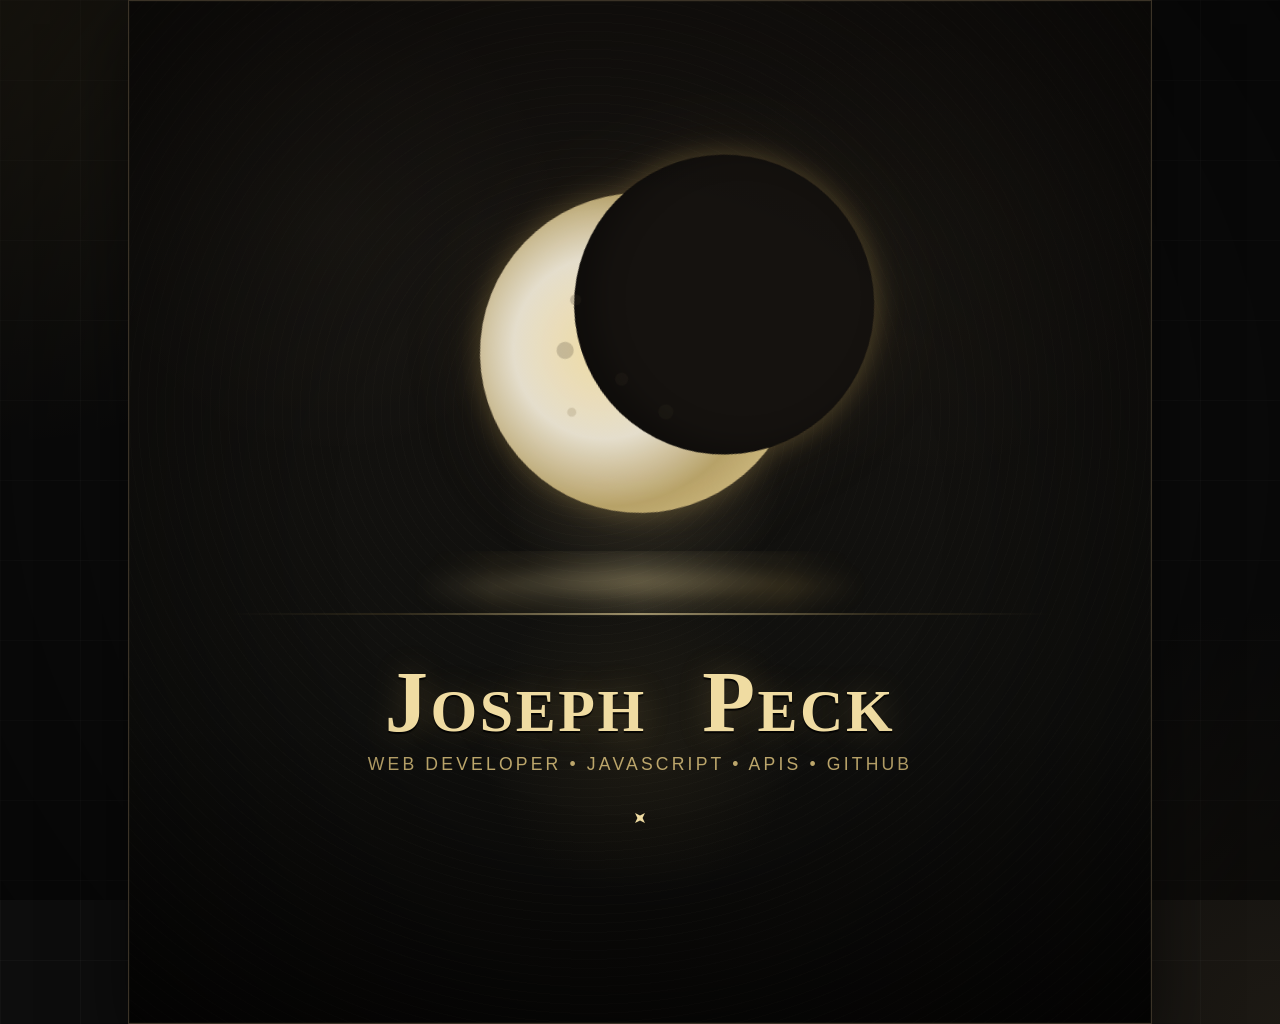
==== commit d038a029: "Set poster as landing page and move portfolio to separate page" ====
--- a/index.html
+++ b/index.html
@@ -1,299 +1,280 @@
 <!DOCTYPE html>
 <html lang="en">
 <head>
-  <meta charset="utf-8">
-  <meta name="viewport" content="width=device-width, initial-scale=1">
-  <meta name="author" content="Joseph Peck">
-  <meta name="description" content="Joseph Peck's portfolio page: web development, music, lyrics, and creative practice.">
-  <meta name="keywords" content="Joseph Peck, portfolio, HTML, CSS, web development, music, lyrics, creativity">
-  <meta name="theme-color" content="#111111">
-  <title>Joseph Peck's Portfolio</title>
-  <link rel="preconnect" href="https://fonts.googleapis.com">
-  <link rel="preconnect" href="https://fonts.gstatic.com" crossorigin>
-  <link href="https://fonts.googleapis.com/css2?family=Cinzel:wght@500;600;700&family=IM+Fell+English:ital@0;1&family=Inter:wght@400;500;600;700&display=swap" rel="stylesheet">
-  <link rel="stylesheet" href="css/index.css">
+  <meta charset="UTF-8" />
+  <meta name="viewport" content="width=device-width, initial-scale=1.0" />
+  <title>Eidolon Sleep - HTML/CSS Recreation</title>
+  <style>
+  :root {
+    --bg: #0d0d0d;
+    --bg-deep: #080706;
+    --panel: rgba(24, 24, 24, 0.92);
+    --panel-soft: rgba(34, 31, 25, 0.86);
+    --border: #3b3327;
+    --border-bright: #6d5735;
+    --text: #e8e1d0;
+    --muted: #bca66b;
+    --gold: #f0dca2;
+    --link: #d6b15e;
+    --link-hover: #ffffff;
+    --shadow: rgba(0, 0, 0, 0.5);
+  }
+
+  * {
+    box-sizing: border-box;
+  }
+
+  body {
+    margin: 0;
+    min-height: 100vh;
+    display: grid;
+    place-items: center;
+    color: var(--text);
+    background-color: var(--bg);
+    background-image:
+      radial-gradient(circle at top left, rgba(214, 177, 94, 0.12), transparent 28rem),
+      radial-gradient(circle at bottom right, rgba(109, 87, 53, 0.16), transparent 26rem),
+      linear-gradient(rgba(255, 255, 255, 0.025) 1px, transparent 1px),
+      linear-gradient(90deg, rgba(255, 255, 255, 0.025) 1px, transparent 1px);
+    background-size: auto, auto, 80px 80px, 80px 80px;
+    font-family: Georgia, "Times New Roman", serif;
+  }
+
+  body::before {
+    content: "";
+    position: fixed;
+    inset: 0;
+    pointer-events: none;
+    background: radial-gradient(circle, transparent 45%, rgba(0, 0, 0, 0.48));
+  }
+
+  /* entry link */
+  .entry-link {
+    display: block;
+    color: inherit;
+    text-decoration: none;
+    cursor: pointer;
+  }
+
+  .poster {
+    position: relative;
+    width: min(100vw, 1024px);
+    aspect-ratio: 1 / 1;
+    overflow: hidden;
+    border: 1px solid var(--border);
+    background:
+      radial-gradient(circle at 50% 47%, rgba(240, 220, 162, 0.12), transparent 19%),
+      radial-gradient(circle at 50% 72%, rgba(214, 177, 94, 0.08), transparent 18%),
+      linear-gradient(#15120f, #10100e 70%, var(--bg-deep));
+    box-shadow:
+      0 1.5rem 4rem var(--shadow),
+      inset 0 0 0 1px rgba(240, 220, 162, 0.05);
+  }
+
+  .entry-link:hover .poster,
+  .entry-link:focus-visible .poster {
+    filter: brightness(1.08);
+    transform: scale(1.01);
+  }
+
+  .poster::before {
+    content: "";
+    position: absolute;
+    inset: 0;
+    background:
+      radial-gradient(circle at 20% 22%, rgba(240, 220, 162, 0.055), transparent 20%),
+      radial-gradient(circle at 78% 25%, rgba(214, 177, 94, 0.04), transparent 20%),
+      repeating-radial-gradient(circle at 45% 40%, rgba(240, 220, 162, 0.028) 0 1px, transparent 1px 9px);
+    opacity: 0.42;
+    mix-blend-mode: screen;
+  }
+
+  .poster::after {
+    content: "";
+    position: absolute;
+    inset: 0;
+    pointer-events: none;
+    background: radial-gradient(circle, transparent 42%, rgba(0, 0, 0, 0.52));
+  }
+
+  .scene {
+    position: absolute;
+    inset: 0;
+    top: 120px;
+  }
+
+  /* Crescent moon */
+  .moon {
+    position: absolute;
+    left: 50%;
+    top: 72px;
+    width: 320px;
+    height: 320px;
+    transform: translateX(-50%) rotate(-18deg);
+    border-radius: 50%;
+    background:
+      radial-gradient(
+        circle at 40% 45%,
+        rgba(240, 220, 162, 1),
+        rgba(232, 225, 208, 0.98) 35%,
+        rgba(188, 166, 107, 0.96) 61%,
+        rgba(240, 220, 162, 1) 100%
+      );
+    filter:
+      drop-shadow(0 0 14px rgba(214, 177, 94, 0.32))
+      drop-shadow(0 0 34px rgba(109, 87, 53, 0.18));
+  }
+
+  .moon::before {
+    content: "";
+    position: absolute;
+    left: 105px;
+    top: -10px;
+    width: 300px;
+    height: 300px;
+    border-radius: 50%;
+    background: #15120f;
+    box-shadow: inset 20px 0 30px rgba(0, 0, 0, 0.32);
+  }
+
+  .moon::after {
+    content: "";
+    position: absolute;
+    inset: 0;
+    border-radius: 50%;
+    background:
+      radial-gradient(circle at 36% 28%, rgba(59, 51, 39, 0.28) 0 5px, transparent 6px),
+      radial-gradient(circle at 28% 42%, rgba(59, 51, 39, 0.26) 0 8px, transparent 9px),
+      radial-gradient(circle at 42% 56%, rgba(59, 51, 39, 0.24) 0 6px, transparent 7px),
+      radial-gradient(circle at 24% 61%, rgba(109, 87, 53, 0.22) 0 4px, transparent 5px),
+      radial-gradient(circle at 52% 70%, rgba(59, 51, 39, 0.22) 0 7px, transparent 8px);
+    opacity: 0.82;
+    clip-path: circle(50% at 50% 50%);
+  }
+
+  /* Ground mist */
+  .mist {
+    position: absolute;
+    left: 50%;
+    top: 430px;
+    width: 460px;
+    height: 65px;
+    transform: translateX(-50%);
+    opacity: 0.68;
+    background:
+      radial-gradient(ellipse at 18% 55%, rgba(240, 220, 162, 0.18), transparent 46%),
+      radial-gradient(ellipse at 50% 45%, rgba(240, 220, 162, 0.34), transparent 44%),
+      radial-gradient(ellipse at 82% 55%, rgba(214, 177, 94, 0.18), transparent 46%),
+      linear-gradient(
+        90deg,
+        transparent 0%,
+        rgba(214, 177, 94, 0.08) 18%,
+        rgba(240, 220, 162, 0.18) 50%,
+        rgba(214, 177, 94, 0.08) 82%,
+        transparent 100%
+      );
+    filter: blur(4px);
+    -webkit-mask-image: linear-gradient(90deg, transparent 0%, black 18%, black 82%, transparent 100%);
+    mask-image: linear-gradient(90deg, transparent 0%, black 18%, black 82%, transparent 100%);
+  }
+
+  .ground-line {
+    position: absolute;
+    left: 50%;
+    top: 492px;
+    width: 820px;
+    height: 2px;
+    transform: translateX(-50%);
+    background: linear-gradient(
+      90deg,
+      transparent 0%,
+      rgba(214, 177, 94, 0.16) 20%,
+      rgba(240, 220, 162, 0.72) 50%,
+      rgba(214, 177, 94, 0.16) 80%,
+      transparent 100%
+    );
+    opacity: 0.82;
+  }
+
+  /* Wordmark */
+  .title {
+  position: absolute;
+  left: 0;
+  right: 0;
+  top: 600px;
+  text-align: center;
+  color: var(--gold);
+  font-size: clamp(3.2rem, 7vw, 5.4rem);
+  line-height: 1;
+  letter-spacing: 0.03em;
+  font-variant: small-caps;
+  text-shadow:
+    0 2px 1px rgba(0, 0, 0, 0.85),
+    0 0 2rem rgba(214, 177, 94, 0.22);
+}
+
+  .poster-subtitle {
+  position: absolute;
+  left: 0;
+  right: 0;
+  top: 735px;
+  text-align: center;
+  color: var(--muted);
+  font-size: clamp(0.85rem, 1.6vw, 1.1rem);
+  letter-spacing: 0.18em;
+  text-transform: uppercase;
+  font-family: Arial, sans-serif;
+}
+
+  .title span {
+    display: inline-block;
+    margin: 0 0.18em;
+  }
+
+  .star {
+  position: absolute;
+  left: 50%;
+  top: 810px;
+  width: 14px;
+  height: 14px;
+  transform: translateX(-50%) rotate(45deg);
+  background: var(--gold);
+  clip-path: polygon(50% 0, 63% 37%, 100% 50%, 63% 63%, 50% 100%, 37% 63%, 0 50%, 37% 37%);
+  filter: drop-shadow(0 0 6px rgba(214, 177, 94, 0.68));
+}
+
+  @media (max-width: 700px) {
+    .scene {
+      transform: scale(0.78);
+      transform-origin: 50% 0;
+    }
+
+    .title {
+      top: 58%;
+    }
+
+    .star {
+      top: 70%;
+    }
+  }
+</style>
 </head>
-
-<body id="top">
-  <header class="site-header">
-    <nav class="nav-wrap" aria-label="Main navigation">
-      <a class="nav-mark" href="#top">JP</a>
-      <ul class="nav-links">
-        <li><a href="#About">About</a></li>
-        <li><a href="#Experience">Experience</a></li>
-        <li><a href="#skills">Skills</a></li>
-        <li><a href="#Projects">Projects</a></li>
-        <!-- add api site link -->
-         <li><a href="openapi.html">Open API</a></li>
-        <li><a href="blog.html">Lyrics &amp; Notes</a></li>
-        <li><a href="#Connect">Connect</a></li>
-        <!-- add new navigation link -->
-        <li><a href="#LeaveMessage">Leave a Message</a></li>
-      </ul>
-    </nav>
-  </header>
-
-  <main class="page-shell">
-    <section class="hero" aria-labelledby="page-title">
-      <div class="hero-frame">
-        <p class="eyebrow">web development / JavaScript / APIs / GitHub</p>
-        <h1 id="page-title">Joseph Peck</h1>
-        <p class="tagline">Entry-level web developer building projects with HTML, CSS, JavaScript, APIs, and GitHub.</p>
-        <div class="relic-ticker" aria-label="Decorative portfolio statement">
-          <span>Bones · Candlework · code, fragments, a signal</span>
-        </div>
-      </div>
+<body>
+<a class="entry-link" href="portfolio.html" aria-label="Enter portfolio">
+  <main class="poster" aria-label="Eidolon Sleep black and white crescent moon">
+    <section class="scene">
+      <div class="moon"></div>
+
+
+      <div class="mist"></div>
+      <div class="ground-line"></div>
     </section>
 
-    <div class="content-grid">
-      <aside class="side-panel" aria-label="Personal signs">
-        <section class="card sign-card">
-          <h2>Signs</h2>
-
-          <label for="light">Light</label>
-          <meter id="light" min="0" max="100" value="74">74%</meter>
-
-          <label for="growth">Growth</label>
-          <progress id="growth" max="100" value="63">63%</progress>
-
-          <label for="echoes">Echoes</label>
-          <meter id="echoes" min="0" max="100" value="88">88%</meter>
-
-          <q>What is buried may still rise.</q>
-        </section>
-
-        <section class="card symbol-card">
-          <h2>Symbols</h2>
-          <ul>
-            <li>☾ Quiet guidance</li>
-            <li>✿ Patient growth</li>
-            <li>⚰ Kept fragments</li>
-          </ul>
-        </section>
-
-        <section class="card symbol-card">
-          <h2>Archive Door</h2>
-          <p>Lyrics, music notes, image fragments, and influences live in the side chamber.</p>
-          <a class="panel-link" href="blog.html">Enter the archive</a>
-        </section>
-      </aside>
-
-      <div class="main-column">
-        <section id="About" class="card section-card">
-          <h2>About</h2>
-          <p>
-            I am an entry-level web developer and aspiring data engineer based in Lubbock, Texas. 
-            I build projects with HTML, CSS, JavaScript, APIs, GitHub, and responsive layouts.
-            I recently completed Code the Dream’s Intro to JavaScript program, where I practiced DOM manipulation, 
-            form events, asynchronous fetch requests, GitHub workflows, and API-based projects. 
-            My background in food service and warehouse work has helped me build reliability, attention to detail, consistency, 
-            and the ability to work under pressure.
-          </p>
-
-          <blockquote>
-            “A page can be plain and still carry weather. A skill can begin clumsy and still become a craft.”
-          </blockquote>
-
-          <details open>
-            <summary>What I am building toward</summary>
-            <p>
-              A life where technical skill and creative nerve are not separate rooms. I want to understand systems,
-              make useful things, and keep the work alive enough to avoid becoming mechanical.
-            </p>
-          </details>
-
-          <details>
-            <summary>Small symbols</summary>
-            <dl>
-              <dt>The Moon</dt>
-              <dd>Progress made while the whole road stays partly hidden.</dd>
-
-              <dt>The Garden</dt>
-              <dd>Growth that cannot be forced, only tended and revisited.</dd>
-
-              <dt>The Crypts</dt>
-              <dd>A chamber for fragments worth carrying: lessons, failures, old passions, and unfinished sparks.</dd>
-            </dl>
-          </details>
-        </section>
-
-        <section id="Experience" class="card section-card">
-          <h2>Experience</h2>
-
-          <ul class="experience-list">
-            <li>
-              <div class="experience-heading">
-                <h3>Food Service</h3>
-                <span>Practical work</span>
-              </div>
-              <p>Speed, cleanliness, pressure, repetition, responsibility, and the ability to keep moving when the room gets loud.</p>
-              <samp>reliable under pressure</samp>
-            </li>
-
-            <li>
-              <div class="experience-heading">
-                <h3>Web Development</h3>
-                <span>Current study</span>
-              </div>
-              <p>HTML, CSS, JavaScript fundamentals, debugging, GitHub, Git, layout, and small experiments that teach by breaking.</p>
-              <samp>developer in progress</samp>
-            </li>
-
-            <li>
-              <div class="experience-heading">
-                <h3>Creative Practice</h3>
-                <span>Ongoing craft</span>
-              </div>
-              <p>Gothic songwriting, visual design, music ideas, game worlds, and the search for atmosphere without cheap fog.</p>
-              <samp>atmosphere matters</samp>
-            </li>
-          </ul>
-
-          <p class="glyph-row" aria-hidden="true">☾ · ✿ · ⚰</p>
-        </section>
-
-        <section id="skills" class="card section-card">
-          <h2>Skills</h2>
-          <ul class="skill-list">
-          </ul>
-        </section>
-
-        <section id="Projects" class="card section-card">
-          <h2>Projects</h2>
-          <div class="project-grid">
-            <article class="project-card">
-              <h3>Portfolio Website</h3>
-                    <p>
-                      Multi-page developer portfolio built with HTML, CSS, and JavaScript.
-                      Includes responsive layout, project cards, skills generated with JavaScript,
-                      contact links, and GitHub Pages deployment.
-                    </p>
-                    <a href="#top">View portfolio</a>
-                  </article>
-
-                  <article class="project-card">
-                    <h3>Public Gallery API Project</h3>
-                    <p>
-                      JavaScript API project that fetches public artwork data from the Art Institute
-                      of Chicago API and displays results dynamically with images, titles, artists,
-                      and dates.
-                    </p>
-                    <a href="openapi.html">View API project</a>
-                  </article>
-
-                  <article class="project-card">
-                    <h3>GitHub Repository Fetch Project</h3>
-                    <p>
-                      JavaScript project that uses fetch to request public GitHub repository data
-                      and generate repository links dynamically on the portfolio page.
-                    </p>
-                    <a href="#Projects">View repositories</a>
-                  </article>
-
-                  <article class="project-card">
-                    <h3>Joseph Peck Portfolio Landing Page</h3>
-                    <p>
-                      Stylized HTML/CSS landing page using gradients, pseudo-elements, typography,
-                      responsive sizing, hover states, and a full-page clickable layout.
-                    </p>
-                    <a href="poster.html">View landing page</a>
-                  </article>
-
-                  <article class="project-card">
-                    <h3>Lyrics &amp; Notes Archive</h3>
-                    <p>
-                      Creative archive page built as a companion section for lyrics, music notes,
-                      image notes, and influences. Demonstrates multi-page structure and content layout.
-                    </p>
-                    <a href="blog.html">Open archive</a>
-                  </article>
-                </div>
-          <!-- add github repos -->
-           <h3>GitHub Repositories</h3>
-          <ul class="project-list"></ul>
-        </section>
-
-        <section id="Connect" class="card section-card">
-          <h2>Connect</h2>
-
-          <ul class="connect-list">
-            <li><a href="https://github.com/Joeypeck1987" target="_blank" rel="noopener noreferrer">GitHub</a></li>
-            <li><a href="https://www.linkedin.com/in/joey-peck-66233b329/" target="_blank" rel="noopener noreferrer">LinkedIn</a></li>
-            <li><a href="mailto:Joeypeck1987@gmail.com">Email</a></li>
-            <li><a href="blog.html">Lyrics &amp; Notes</a></li>
-            <li><a href="#top">Return to the top</a></li>
-          </ul>
-
-          <form action="mailto:Joeypeck1987@gmail.com" method="post" enctype="text/plain" class="contact-form">
-            <fieldset>
-              <legend>Contact, by old machinery</legend>
-
-              <label for="name">Your name:</label>
-              <input id="name" name="name" size="30">
-
-              <label for="subject">Choose a subject:</label>
-              <input id="subject" list="subjects" name="subject">
-              <datalist id="subjects">
-                <option value="Portfolio"></option>
-                <option value="Collaboration"></option>
-                <option value="Job Opportunity"></option>
-                <option value="Creative Project"></option>
-                <option value="Music"></option>
-              </datalist>
-
-              <label for="message">Message:</label>
-              <textarea id="message" name="message" rows="5">Hello,</textarea>
-
-              <div class="button-row">
-                <button type="submit">Send via email client</button>
-                <button type="reset">Clear</button>
-              </div>
-            </fieldset>
-          </form>
-        </section>
-
-        <!-- leave a message section -->
-        <section id="LeaveMessage" class="card section-card">
-          <h2>Leave a Message</h2>
-
-          <form name="leave_message" class="message-form">
-            <label for="usersName">Name:</label>
-            <input id="usersName" type="text" name="usersName" required>
-
-            <label for="usersEmail">Email:</label>
-            <input id="usersEmail" type="email" name="usersEmail" required>
-
-            <label for="usersMessage">Message:</label>
-            <textarea id="usersMessage" name="usersMessage" required></textarea>
-
-            <button type="submit">Submit</button>
-          </form>
-        </section>
-
-<!-- Add messages section -->
-        <section id="messages" class="card section-card">
-          <h2>Messages</h2>
-          <ul></ul>
-        </section>
-
-<!-- relics section -->
-        <section id="Relics" class="card section-card relics-card">
-          <h2>Relics</h2>
-          <p>
-            This page keeps a few old-web fingerprints: meters, progress bars, details panels,
-            reversed text, and decorative markup used with restraint.
-          </p>
-
-          <div class="relic-table" aria-label="Portfolio relic information">
-            <span><bdo dir="rtl">Joseph Peck</bdo></span>
-            <time class="live-date">May 9, 2026</time>
-          </div>
-
-          <address>Joseph Peck · portfolio and archive</address>
-        </section>
-      </div>
-    </div>
+    <h1 class="title"><span>Joseph</span> <span>Peck</span></h1>
+    <p class="poster-subtitle">Web Developer • JavaScript • APIs • GitHub</p>
+    <div class="star"></div>
   </main>
-  <script src="js/index.js"></script>
+</a>
 </body>
 </html>
+
